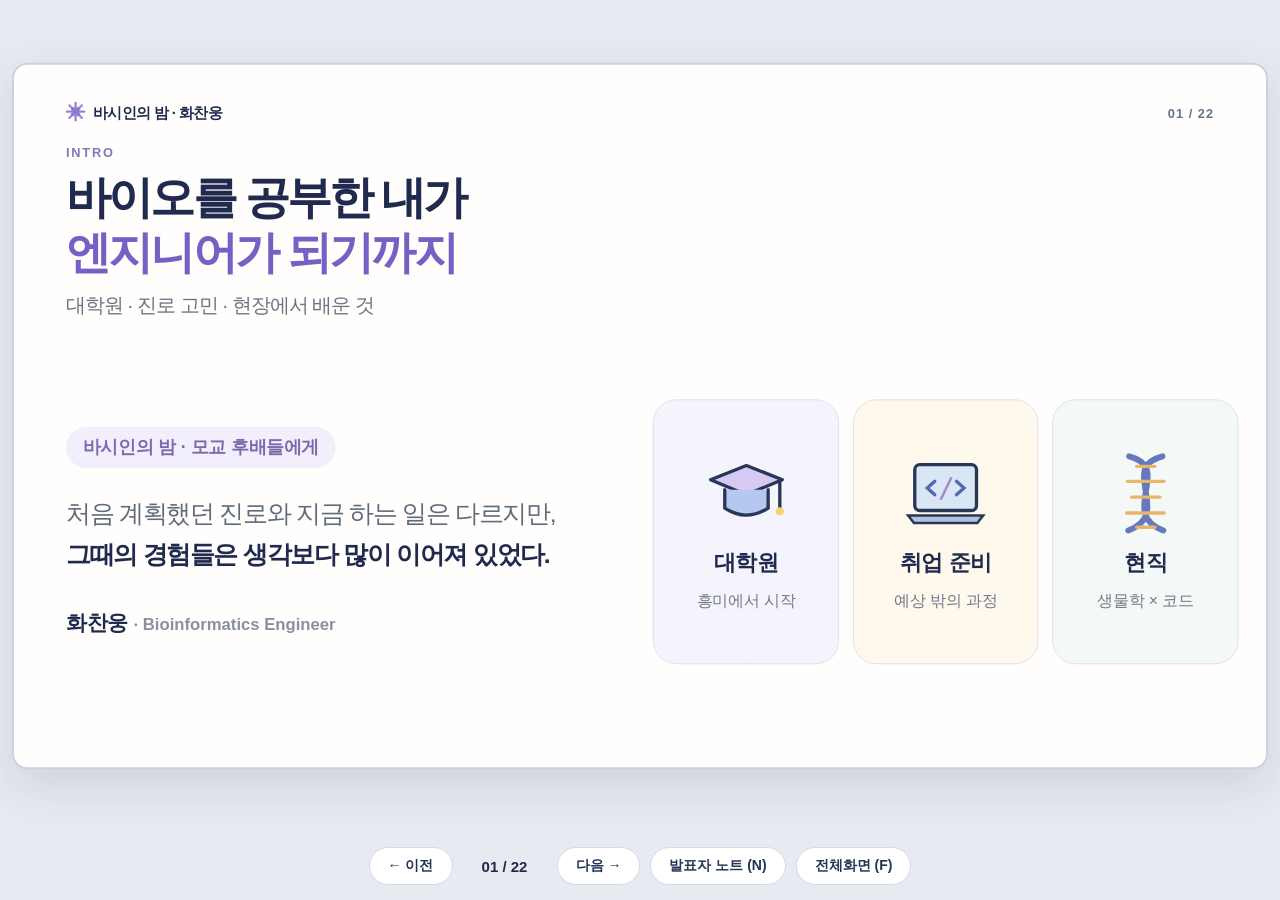
==== basi-night/index.html @ 447fb853 "Publish alumni lecture at permanent basi-night URL" ====
<!doctype html><html lang="ko"><head><meta charset="utf-8"><meta name="viewport" content="width=device-width,initial-scale=1"><meta name="theme-color" content="#202a4e"><meta name="description" content="바시인의 밤 — 화찬웅의 대학원·취업·바이오인포매틱스 경력 이야기"><title>바시인의 밤 | 전공에서 진로로 이어지는 이야기 · v7</title><style>*{box-sizing:border-box}html,body{width:100%;height:100%;margin:0;background:#e8eaf1;color:#202a4e;font-family:-apple-system,BlinkMacSystemFont,'Pretendard','Apple SD Gothic Neo','Noto Sans KR',sans-serif;overflow:hidden}
:root{--navy:#202a4e;--purple:#7867bf;--cream:#fffefc;--muted:#737a8a;--line:#e0e2eb;--card:#f6f5fd;--yellow:#ffe49b}
#stage-outer{height:calc(100dvh - 68px);width:100%;position:relative;overflow:hidden}
#stage{position:absolute;left:50%;top:50%;width:1280px;height:720px;transform-origin:center;transform:translate(-50%,-50%) scale(var(--scale,1));border:2px solid #cbd1dd;border-radius:16px;overflow:hidden;box-shadow:0 16px 45px #24315022;background:var(--cream)}
.slide{position:absolute;inset:0;background:var(--cream);padding:37px 53px;display:none;flex-direction:column;gap:0}.slide.active{display:flex}
.slide:before{position:absolute;z-index:0;content:'';pointer-events:none;inset:0;background:radial-gradient(#dedad1 .5px,transparent .5px) 0 0/23px 23px;opacity:.19}
.slide>*{position:relative;z-index:1}
.meta{display:flex;align-items:center;justify-content:space-between;flex:0 0 24px;font-weight:800;font-size:15px;letter-spacing:-.03em}.meta .right{color:#66718b;font-size:13px;letter-spacing:.08em}.meta .logo{display:inline-flex;gap:8px;align-items:center}.meta .logo:before{content:'✳';color:#8c7bce;font-size:20px}
.head{padding-top:26px;flex:0 0 auto}.head .section{font-size:13px;letter-spacing:.14em;font-weight:900;color:#8477b5}.head h1{font-size:48px;letter-spacing:-.064em;font-weight:900;line-height:1.22;margin:10px 0 11px;word-break:keep-all}.head h1 em{color:#7660c4;font-style:normal}.head h1 .highlight{background:linear-gradient(transparent 65%,#ffdd7e 65%,#ffdd7e 91%,transparent 91%)}.head .sub{font-size:20px;letter-spacing:-.035em;color:#6d7384;line-height:1.5;margin:0;word-break:keep-all}
.body{flex:1;min-height:0;display:flex;flex-direction:column;justify-content:center;margin-top:12px}
.tile{min-width:0;background:#f5f5fc;border:1.6px solid #dedfea;border-radius:22px;padding:18px 19px;display:flex;flex-direction:column;align-items:center;justify-content:center;text-align:center;gap:9px;overflow:hidden;min-height:0}
.tile:nth-child(2n){background:#f8f7fd}.tile:nth-child(3n){background:#f7faf9}.tile:nth-child(4n){background:#fff9ee}
.tile-art{height:105px;display:flex;justify-content:center;align-items:center;width:100%;flex:0 0 auto}.doodle{height:80px;width:80px;display:block;overflow:visible;flex:0 0 auto}.tile-art .doodle{height:94px;width:94px}.tile strong{font-size:22px;line-height:1.3;letter-spacing:-.045em;word-break:keep-all}.tile p{font-size:16px;color:#6f7587;line-height:1.45;font-weight:540;letter-spacing:-.035em;margin:0;word-break:keep-all}
.tiles{width:100%;display:grid;gap:15px;flex:1;min-height:0}.tiles.four{grid-template-columns:repeat(4,minmax(0,1fr))}.tiles.three{grid-template-columns:repeat(3,minmax(0,1fr))}
.hero-grid{display:grid;grid-template-columns:55% 45%;height:100%;align-items:center}.hero-info{font-size:23px;line-height:1.62;letter-spacing:-.04em;color:#686f80}.hero-info b{font-weight:800;color:#313b57}.hero-tag{background:#f3eefc;border-radius:999px;padding:9px 17px;color:#7a6bac;font-size:18px;font-weight:850;width:max-content}.hero-name{font-size:21px;font-weight:900;color:#202a4e;margin-top:35px}.hero-name span{font-size:17px;font-weight:580;color:#8a90a0}.hero-doodles{height:100%;position:relative;display:flex;align-items:center;justify-content:center}.hero-person{width:300px;height:260px;object-fit:contain;image-rendering:auto;mix-blend-mode:multiply;position:relative;z-index:2}.floating{position:absolute;border-radius:18px;background:#f4f2fc;padding:8px;border:1px solid #e1def0}.floating .doodle{width:57px;height:57px}.f1{right:20px;top:40px}.f2{left:25px;bottom:45px}.f3{right:12px;bottom:55px}
.process-flow,.interview-flow,.evidence-flow,.flow-cards,.research-grid,.closing-cards{display:grid;grid-template-columns:repeat(3,minmax(0,1fr));gap:14px;flex:1;min-height:0}.flow-cards{grid-template-columns:repeat(4,minmax(0,1fr))}.flow-cards .tile{padding:13px}.flow-cards .tile strong{font-size:20px}.flow-cards .tile p{font-size:15px}.process-flow{display:flex;align-items:stretch}.process-flow .tile{flex:1}.process-flow>.doodle{width:33px;height:33px;align-self:center}.speech-mark{font-size:23px;text-align:center;font-weight:850;letter-spacing:-.045em;margin-top:14px;padding:11px 18px;background:#fff0bb;border-radius:15px;color:#4b4660}.speech-mark.subtle{font-size:21px;background:#f5f1ff;color:#635787}
.feature{display:grid;grid-template-columns:41% 1fr;gap:27px;height:100%;min-height:0}.portrait{position:relative;display:flex;align-items:center;justify-content:center;border:1.6px solid #e2e4ed;background:#f7f7fb;border-radius:23px;overflow:hidden}.portrait-bg{position:absolute;width:70%;aspect-ratio:1;border-radius:100%;background:#ebe9f5}.portrait-img{position:relative;width:86%;max-height:90%;object-fit:contain;mix-blend-mode:multiply;image-rendering:auto}.feature-list{display:flex;flex-direction:column;gap:12px;min-height:0}.point{flex:1;min-height:0;display:flex;align-items:center;gap:16px;padding:12px 18px;border:1.6px solid #e3e2ee;border-radius:18px;background:#f8f7fc}.point:nth-child(2){background:#fff9ee}.point .doodle{height:73px;width:73px}.point strong{font-size:22px;letter-spacing:-.045em}.point p{font-size:16px;color:#74798a;margin:6px 0 0;line-height:1.35}.takeaway{text-align:center;background:#fff0bf;padding:9px 15px;border-radius:12px;font-size:19px;font-weight:850;margin-top:8px}
.debug-grid{display:grid;grid-template-columns:36% 1fr;gap:22px;flex:1;min-height:0}.debug-person{position:relative;border-radius:20px;background:#f5f4fb;display:flex;align-items:center;justify-content:center;overflow:hidden}.debug-portrait{width:88%;height:85%;object-fit:contain;mix-blend-mode:multiply}.comic-bubble{position:absolute;top:8%;right:7%;border-radius:16px;padding:12px;background:white;border:1px solid #d9d9e3;font-weight:800;color:#665781}.debug-console{background:#242d47;color:white;border-radius:21px;padding:24px;display:flex;flex-direction:column;justify-content:space-between}.console-top{color:#edbe93;letter-spacing:9px;font-size:18px}.console-top span{float:right;font:14px ui-monospace,monospace;color:#b9c2d9;letter-spacing:0}.debug-console code{font:19px/1.8 ui-monospace,Consolas,monospace}.debug-console code em{font-style:normal;color:#ffacb1}.debug-console code b{color:#f3c686}.mini-steps{display:flex;align-items:center;justify-content:center;gap:10px;font-size:17px;font-weight:750;background:#313d5c;border-radius:12px;padding:10px}.mini-steps .doodle{width:31px;height:31px}
.reference-note{font-size:12px;color:#9399a7;text-align:right;margin-top:8px}
.roadmap,.after-grid{height:100%;display:grid;grid-template-columns:repeat(3,1fr);gap:15px}.moment{border:1.6px solid #e0dfec;border-radius:22px;background:#f7f6fb;padding:19px;display:flex;flex-direction:column;justify-content:center;align-items:center;text-align:center;gap:12px;min-width:0}.moment-img{height:107px;display:flex;align-items:center;justify-content:center}.moment h3{font-size:22px;margin:0}.moment p{font-size:17px;color:#737a8e;line-height:1.45;word-break:keep-all;margin:0}.moment .doodle{width:100px;height:100px}
.career-grid{display:grid;grid-template-columns:40% 1fr;gap:20px;height:100%}.company-plate,.study-plate{border:1.6px solid #dfe0ed;background:#f5f6fc;border-radius:22px;display:flex;flex-direction:column;align-items:center;justify-content:center;gap:12px;position:relative;overflow:hidden}.company-name{font-size:57px;font-weight:950;letter-spacing:-.07em}.company-plate span{font-size:18px;color:#7b8495}.company-icons{display:flex;gap:24px;margin-top:12px}.company-icons .doodle{height:56px;width:56px}.career-points{display:flex;flex-direction:column;gap:10px}.career-points .tile{flex:1;display:grid;grid-template-columns:90px 1fr;grid-template-rows:auto auto;text-align:left;column-gap:9px;justify-content:start;padding:9px 15px}.career-points .tile-art{grid-row:span 2;height:74px}.career-points .tile-art .doodle{width:70px;height:70px}.career-points .tile strong{font-size:20px;align-self:end}.career-points .tile p{font-size:15px;align-self:start}.coder-picture{width:83%;height:200px;object-fit:contain;mix-blend-mode:multiply}.d14{position:absolute;top:15px;left:22px;font-size:33px;font-weight:900;color:#8e72bc}.study-plate p{font-size:19px;font-weight:800;margin:0}
.whiteout-scene{height:100%;display:grid;grid-template-columns:38% 1fr;gap:20px}.whiteout-art{background:#f5f3fc;border-radius:24px;border:1.6px solid #dfe0ea;display:flex;align-items:center;justify-content:center}.whiteout-image{width:95%;height:90%;object-fit:contain}.whiteout-points,.after-notes{display:flex;flex-direction:column;gap:10px}.whiteout-points .tile,.after-notes .tile{flex:1;display:grid;grid-template-columns:78px 1fr;grid-template-rows:auto auto;text-align:left;padding:10px 15px;gap:3px 10px}.whiteout-points .tile-art,.after-notes .tile-art{height:74px;grid-row:span 2}.whiteout-points .tile-art .doodle,.after-notes .tile-art .doodle{height:66px;width:66px}.whiteout-points .tile strong,.after-notes .tile strong{font-size:20px;align-self:end}.whiteout-points .tile p,.after-notes .tile p{font-size:15px;align-self:start}
.after-grid{grid-template-columns:38% 1fr}.night-art{background:#f5f3fc;border-radius:22px;border:1.6px solid #dde0ea;overflow:hidden;display:flex;align-items:center;justify-content:center}.night-photo{width:90%;object-fit:contain;height:80%;mix-blend-mode:multiply}
.success-grid{height:100%;display:grid;grid-template-columns:59% 1fr;gap:23px}.mail-big{border:1.7px solid #d5e5da;background:#f4faf5;border-radius:24px;display:flex;flex-direction:column;align-items:center;justify-content:center;gap:7px;transform:rotate(-1.5deg)}.mail-top{color:#7d9385;font-size:16px;font-weight:850}.mail-big .doodle{width:112px;height:112px}.mail-big strong{font-size:33px;text-align:center;line-height:1.3;color:#267251}.mail-big small{font-size:13px;color:#8e9d92}.success-mini{display:flex;flex-direction:column;gap:14px}.success-mini .tile{flex:1}.success-mini .tile-art{height:73px}.success-mini .tile-art .doodle{height:69px;width:69px}
.closing-cards{flex:1}.closing-line{position:relative;margin-top:16px;text-align:center;padding:13px 16px;background:#ffe7a5;border-radius:15px;font-weight:900;font-size:26px;color:#33416a;line-height:1.2}
#controls{height:68px;display:flex;gap:10px;justify-content:center;align-items:center;background:#e8eaf1}#controls button{border:1px solid #d5d9e7;border-radius:999px;background:white;color:#253455;padding:9px 18px;font-size:14px;font-weight:850;cursor:pointer}#controls button:hover{background:#faf8ff;border-color:#b9aedc}#counter{min-width:84px;font-weight:900;font-size:15px;text-align:center}#notes-panel{position:fixed;right:18px;bottom:77px;width:min(510px,calc(100vw - 36px));padding:23px 25px;background:#202c48;color:white;border-radius:20px;z-index:25;display:none;box-shadow:0 15px 60px #1a223c66}#notes-panel.open{display:block}#notes-panel h2{font-size:18px;margin:0 0 12px}#notes-panel p{font-size:14px;line-height:1.8;margin:0;white-space:pre-line;max-height:50vh;overflow:auto}
.icon-library{pointer-events:none}.art-photo{height:98px;max-width:97%;object-fit:contain;mix-blend-mode:multiply}
@media(max-width:720px){#controls{gap:3px}#controls button{padding:9px 10px;font-size:12px}#counter{min-width:60px;font-size:12px}}

/* v6 rebuild: consistent icon-first story cards, preserve original slide aesthetics */
.hero-rebuilt{display:grid;grid-template-columns:49% 51%;align-items:center;gap:25px;height:100%}.hero-text p{font-size:25px;color:#606b7b;line-height:1.68;letter-spacing:-.038em}.hero-text b{color:var(--navy)}.hero-art-board{display:grid;grid-template-columns:repeat(3,1fr);gap:14px}.hero-mini{min-height:270px;border-radius:24px;border:1.6px solid #e1e0ea;background:#f5f4fc;display:flex;flex-direction:column;align-items:center;justify-content:center;gap:14px}.hero-mini:nth-child(2){background:#fff8ed}.hero-mini:nth-child(3){background:#f4f9f7}.hero-mini .doodle{width:85px;height:85px}.hero-mini strong{font-size:22px}.hero-mini small{font-size:16px;color:#73798b}
.debug-rebuilt{display:grid;grid-template-columns:55% 1fr;gap:24px;height:100%;align-items:center}.console-portrait{font:21px/1.9 ui-monospace,Consolas,monospace;background:#25304e;color:#e8eeff;border-radius:22px;padding:32px;box-shadow:9px 12px 0 #e6e7ef}.console-portrait .console-top{font-size:15px;color:#f4c577;margin-bottom:18px}.console-portrait .console-top span{color:#aebcdd;margin-left:20px}.console-portrait .code-line.error{color:#ef9da6}.console-portrait .code-line.muted{color:#b6c2d3;font-size:17px;margin-top:17px}.debug-process{display:grid;gap:12px}.mini-step{display:flex;align-items:center;gap:15px;padding:15px 20px;background:#f5f5fc;border:1.5px solid #dfe0ee;border-radius:18px;min-height:98px}.mini-step .doodle{width:61px;height:61px}.mini-step b{font-size:22px;white-space:nowrap}.mini-step small{font-size:16px;color:#6b7484}.mini-step:has(small){flex-wrap:wrap}.mini-step small{margin-left:76px;margin-top:-17px}
.prep-rebuilt{display:grid;grid-template-columns:35% 1fr 1fr;gap:17px;height:100%;align-items:stretch}.prep-count{background:#fff2c5;border:1.5px solid #ebd89b;border-radius:22px;display:flex;flex-direction:column;align-items:center;justify-content:center;gap:12px}.prep-count b{font-size:64px;letter-spacing:-.07em}.prep-count small{font-size:20px;font-weight:780}.prep-count .doodle{width:88px;height:88px}.prep-rebuilt .tile{height:100%}
.interview-rebuilt{display:grid;grid-template-columns:53% 1fr;align-items:center;gap:20px;height:100%}.interview-moment{border:1.5px solid #dcddeb;background:#faf9ff;border-radius:23px;padding:25px;display:flex;flex-direction:column;align-items:center;justify-content:center;gap:13px;height:100%}.interview-code{padding:18px 22px;background:#222a43;border-radius:13px;font:28px ui-monospace,Consolas,monospace;color:white;white-space:nowrap}.interview-code b{color:#ffcd80}.interview-moment p{font-size:23px;font-weight:850}.interview-moment .mini-step{width:100%;min-height:100px}.interview-visual{position:relative;display:flex;flex-direction:column;align-items:center;justify-content:center;border-radius:22px;background:#f6f3fb;height:100%;overflow:hidden;border:1px solid #deddeb}.interview-visual img{width:min(88%,380px);height:340px;object-fit:contain}.image-caption{position:absolute;bottom:12px;font-size:17px;font-weight:800;color:#676f88}
.result-rebuilt{display:grid;grid-template-columns:36% 1fr;gap:25px;align-items:center;height:100%}.result-side{display:flex;flex-direction:column;gap:20px}.result-side .mini-step{min-height:132px}.result-mail{height:95%;border:2px solid #d5e5da;border-radius:24px;background:#f6fcf7;display:flex;align-items:center;justify-content:center;flex-direction:column;gap:15px}.result-mail .doodle{width:116px;height:116px}.result-mail span{color:#778d82;font-size:19px;font-weight:800}.result-mail strong{font-size:43px;text-align:center;line-height:1.35;color:#247456}.result-mail small{font-size:14px;color:#8b9691}
.bridge-rebuilt{display:grid;gap:13px;height:100%;align-content:center}.bridge-title{display:grid;grid-template-columns:1fr 1fr;margin-left:100px;text-align:center;font-size:18px;color:#797f9c;font-weight:900;letter-spacing:.04em}.bridge-row{min-height:98px;display:grid;grid-template-columns:70px 1fr 58px 1fr;align-items:center;gap:15px;border:1.5px solid #e1e0ee;border-radius:19px;padding:10px 18px;background:#f7f6fd}.bridge-row:nth-child(odd){background:#fbfafd}.bridge-row .doodle{width:58px;height:58px}.bridge-row b{font-size:21px}.bridge-row span{font-size:30px;text-align:center;color:#9679bc}.bridge-row strong{font-size:21px;color:#465b8d}
.compare-rebuilt{display:grid;grid-template-columns:1fr 65px 1fr;align-items:center;gap:18px;height:100%}.compare-box{min-height:325px;background:#f5f5fd;border:1.5px solid #dfdfe9;border-radius:23px;padding:28px;display:flex;align-items:center;justify-content:center;flex-direction:column;gap:20px;text-align:center}.compare-box.right{background:#f6faf7}.compare-head{display:flex;gap:14px;align-items:center}.compare-head .doodle{height:70px;width:70px}.compare-head b{font-size:27px}.compare-box p{font-size:24px;line-height:1.55;font-weight:750}.compare-box span{background:#e8e5f4;border-radius:999px;padding:10px 20px;font-size:18px;font-weight:850}.compare-box.right span{background:#deeee3}.compare-arrow{font-size:46px;text-align:center;color:#9586b5;font-weight:900}
.speech-mark{font-size:22px}.tiles .tile strong{word-break:keep-all}.tiles .tile p{word-break:keep-all}.slide .body .closing-line{margin-top:18px}

/* v7: audience questions, accessible career paths, preserve original 1280x720 canvas */
.preq{display:inline-block;vertical-align:middle;letter-spacing:0;font-size:12px;font-weight:800;color:#7665b0;background:#f3f0fb;padding:4px 11px;border-radius:999px;margin-left:16px}
.slide .head{padding-top:21px}
.slide .head h1{font-size:46px}
.bridge-foot{padding:12px 18px;border-radius:13px;background:#fff0be;font-size:19px;font-weight:800;line-height:1.4;letter-spacing:-.035em;text-align:center}
.success-strip{background:#e9f5eb;color:#2c7053!important;font-size:21px;padding:10px 16px;margin-top:9px}
.broad-strip{margin-top:13px;font-size:19px}
.slide .body:has(.bridge-rebuilt){margin-top:0}
.slide .body:has(.compare-rebuilt){gap:0}
.slide .body:has(.compare-rebuilt) .compare-rebuilt{min-height:0;flex:1}
.slide .body:has(.compare-rebuilt) .compare-box{height:100%}
.slide .body:has(.interview-rebuilt){gap:0}
.slide .body:has(.interview-rebuilt) .interview-rebuilt{min-height:0;flex:1}
.slide .body:has(.interview-rebuilt) .interview-moment{padding:16px;gap:6px}
.slide .body:has(.interview-rebuilt) .interview-visual img{height:270px}
.slide .body:has(.interview-rebuilt) .mini-step{min-height:70px}
.slide .body:has(.interview-rebuilt) .interview-moment p{font-size:21px;margin:6px 0}
.slide[data-page="10"] .body .speech-mark,
.slide[data-page="15"] .body .speech-mark,
.slide[data-page="16"] .body .speech-mark,
.slide[data-page="20"] .body .speech-mark,
.slide[data-page="21"] .body .speech-mark{font-size:19px;line-height:1.35;padding:10px 14px}
.slide .tile p{word-break:keep-all}
.slide[data-page="21"] .tile strong{font-size:20px}
.slide[data-page="21"] .tile p{font-size:15px}
.slide[data-page="2"] .tile strong{font-size:20px}
.slide[data-page="2"] .tile p{font-size:15px}

/* v9 actual-undergraduate-assignment panels; preserve v8 card design */
.ug-case{display:grid;grid-template-columns:32% 1fr;gap:17px;height:100%;min-height:0;align-items:stretch}
.ug-case-steps{display:flex;flex-direction:column;gap:13px;min-height:0}
.ug-mini{flex:1;display:grid;grid-template-columns:72px 1fr;gap:10px;align-items:center;background:#f5f4fc;border:1px solid #dedde9;border-radius:20px;padding:15px 12px;min-height:0}
.ug-mini:nth-child(2){background:#f7faf9}.ug-mini:nth-child(3){background:#fff9ef}
.ug-mini .doodle{width:66px;height:66px}.ug-mini strong{display:block;font-size:23px;line-height:1.1;letter-spacing:-.04em}.ug-mini small{display:block;font-size:15px;color:#737a90;margin-top:9px;word-break:keep-all;line-height:1.32}
.ug-code-wrap{display:flex;flex-direction:column;background:#252f49;color:#e8eefb;border-radius:20px;overflow:hidden;border:1px solid #394665;min-height:0}
.ug-code-title{height:47px;flex:0 0 47px;background:#33405f;padding:0 19px;display:flex;gap:12px;align-items:center;color:#e9eaf8;font:15px ui-monospace,Menlo,Consolas,monospace}.ug-code-title b{font-size:15px;font-weight:680}.ug-code-title>span:last-child{margin-left:auto;color:#bdc8df;font-size:13px}.ug-code-dots{color:#e9b57c;letter-spacing:3px}
.ug-code{margin:0;flex:1;min-height:0;padding:14px 24px;white-space:pre-wrap;line-height:1.67;font:19px/1.67 ui-monospace,Menlo,Consolas,monospace;color:#f6f3f9;letter-spacing:-.015em}.ug-code .cm{color:#a8b9d3}.ug-code .fn{color:#8ad2db}.ug-code .str{color:#ffcb89}
.ug-source{display:block;flex:0 0 auto;border-top:1px solid #50607b;padding:12px 22px;color:#e1dafc;text-decoration:none;font-size:15px;font-weight:790;background:#313b56}.ug-source:hover{text-decoration:underline}
.ug-revision{display:grid;grid-template-columns:repeat(4,minmax(0,1fr));gap:14px;flex:1;min-height:0}.ug-card{background:#f5f4fc;border:1.5px solid #dfe0ed;border-radius:19px;min-width:0;display:flex;flex-direction:column;align-items:center;justify-content:center;gap:12px;padding:20px 15px;text-align:center}.ug-card:nth-child(2){background:#f6f9fc}.ug-card:nth-child(3){background:#fff9f0}.ug-card:nth-child(4){background:#f5faf5}.ug-card .doodle{height:81px;width:81px}.ug-card strong{font-size:22px;line-height:1.25;word-break:keep-all}.ug-card p{font-size:16px;line-height:1.43;margin:0;color:#70778a;word-break:keep-all}
.ug-footnote{margin-top:12px;border-radius:12px;background:#fff1c7;padding:12px 17px;font-size:18px;line-height:1.35;letter-spacing:-.025em;font-weight:650}.ug-footnote b{color:#7761ae}.ug-footnote span{font-size:14px;color:#9d8b63}
.slide[data-page="4"] .head h1{font-size:43px}.slide[data-page="5"] .head h1{font-size:44px}
.slide[data-page="4"] .body,.slide[data-page="5"] .body{margin-top:3px}
</style></head><body><svg class="icon-library" width="0" height="0" aria-hidden="true" style="position:absolute;overflow:hidden"><defs>
<symbol id="ico-cap" viewBox="0 0 100 100"><path d="M7 34 50 17 93 34 50 52Z" fill="#D6C9F3" stroke="#283755" stroke-width="4" stroke-linejoin="round"/><path d="M24 46v22q26 17 52 0V46" fill="#B5C8EF" stroke="#283755" stroke-width="4" stroke-linecap="round"/><path d="M90 35v34" stroke="#283755" stroke-width="4"/><circle cx="90" cy="72" r="5" fill="#F6D275"/></symbol>
<symbol id="ico-teacher" viewBox="0 0 100 100"><rect x="8" y="12" width="84" height="57" rx="6" fill="#D5E7DE" stroke="#283755" stroke-width="4"/><path d="M25 30h52M25 40h32" stroke="#7AA5A0" stroke-width="4" stroke-linecap="round"/><circle cx="50" cy="47" r="11" fill="#F0C49E" stroke="#283755" stroke-width="3"/><path d="M28 84q22-29 44 0" fill="#7B8CAC" stroke="#283755" stroke-width="3"/></symbol>
<symbol id="ico-uniform" viewBox="0 0 100 100"><path d="M12 34 49 20 88 34 80 52 20 52Z" fill="#758765" stroke="#283755" stroke-width="4"/><path d="M33 53v29h33V53" fill="#8DA078" stroke="#283755" stroke-width="4"/><circle cx="50" cy="65" r="7" fill="#F2D18A"/></symbol>
<symbol id="ico-dna" viewBox="0 0 100 100"><path d="M30 6C84 20 16 74 71 95M70 6C16 20 84 74 29 95" stroke="#6779BE" stroke-width="7" fill="none" stroke-linecap="round"/><path d="M39 18h22M28 36h44M33 55h34M27 74h45M39 91h22" stroke="#E9B46C" stroke-width="4" stroke-linecap="round"/></symbol>
<symbol id="ico-laptop" viewBox="0 0 100 100"><rect x="13" y="16" width="74" height="55" rx="6" fill="#D9E7F5" stroke="#283755" stroke-width="4"/><path d="m37 36-9 8 9 8m26-16 9 8-9 8" stroke="#5269AB" fill="none" stroke-width="4" stroke-linecap="round"/><path d="M44 58 57 31" stroke="#A787D2" stroke-width="3"/><path d="M5 77h90l-7 9H12Z" fill="#AFC3DF" stroke="#283755" stroke-width="3"/></symbol>
<symbol id="ico-question" viewBox="0 0 100 100"><circle cx="50" cy="50" r="39" fill="#FFF0BF" stroke="#283755" stroke-width="4"/><path d="M34 37q3-15 19-15 18 0 18 15 0 10-17 19v9" fill="none" stroke="#283755" stroke-width="6" stroke-linecap="round"/><circle cx="54" cy="77" r="4" fill="#283755"/></symbol>
<symbol id="ico-search" viewBox="0 0 100 100"><circle cx="42" cy="41" r="25" fill="#D1E5F3" stroke="#283755" stroke-width="5"/><path d="m60 61 27 26" stroke="#283755" stroke-width="8" stroke-linecap="round"/><path d="M30 39q7-12 17-12" stroke="#fff" stroke-width="5" fill="none"/></symbol>
<symbol id="ico-chart" viewBox="0 0 100 100"><path d="M12 89h77" stroke="#283755" stroke-width="4"/><rect x="19" y="57" width="15" height="31" rx="4" fill="#B4C9EE" stroke="#283755" stroke-width="3"/><rect x="44" y="36" width="15" height="52" rx="4" fill="#EED29C" stroke="#283755" stroke-width="3"/><rect x="68" y="19" width="15" height="69" rx="4" fill="#B5DFC6" stroke="#283755" stroke-width="3"/><path d="M17 40 42 22 58 30 83 9" stroke="#8072CA" stroke-width="4" fill="none" stroke-linecap="round"/></symbol>
<symbol id="ico-calendar" viewBox="0 0 100 100"><rect x="14" y="18" width="72" height="68" rx="7" fill="#F6F5FC" stroke="#283755" stroke-width="4"/><path d="M14 38h72M33 9v19M67 9v19" stroke="#283755" stroke-width="5" stroke-linecap="round"/><rect x="28" y="49" width="13" height="12" rx="2" fill="#D8C7F4"/><rect x="49" y="49" width="13" height="12" rx="2" fill="#EFCB7E"/><rect x="28" y="68" width="13" height="9" rx="2" fill="#B3DDCE"/></symbol>
<symbol id="ico-clock" viewBox="0 0 100 100"><circle cx="50" cy="52" r="38" fill="#D8E9F4" stroke="#283755" stroke-width="4"/><path d="M50 26v25l18 13" stroke="#283755" stroke-width="5" fill="none" stroke-linecap="round"/><path d="M42 8h16" stroke="#283755" stroke-width="4"/></symbol>
<symbol id="ico-book" viewBox="0 0 100 100"><path d="M50 28q-23-15-43-8v57q21-6 43 9 21-15 43-9V20q-22-7-43 8" fill="#D1E5F1" stroke="#283755" stroke-width="4"/><path d="M50 28v58" stroke="#283755" stroke-width="3"/><path d="M17 37q12-2 24 5M60 42q12-7 23-5" stroke="#7899C7" stroke-width="3" fill="none"/></symbol>
<symbol id="ico-spark" viewBox="0 0 100 100"><path d="M50 8 60 37 90 49 60 60 50 92 39 60 10 49 39 37Z" fill="#FFDB86" stroke="#283755" stroke-width="4" stroke-linejoin="round"/><circle cx="49" cy="47" r="7" fill="#fff" opacity=".6"/></symbol>
<symbol id="ico-wrench" viewBox="0 0 100 100"><path d="M64 10q24 5 24 30-2 24-29 26L37 89q-11 7-19-2t1-19l23-21Q38 18 64 10l-16 17 8 14 17 5Z" fill="#BFD5ED" stroke="#283755" stroke-width="4" stroke-linejoin="round"/></symbol>
<symbol id="ico-refresh" viewBox="0 0 100 100"><path d="M18 49q4-30 34-33 22-2 33 16" stroke="#5264A3" fill="none" stroke-width="7" stroke-linecap="round"/><path d="m68 33 19 5-2-20" fill="none" stroke="#5264A3" stroke-width="7" stroke-linejoin="round"/><path d="M82 52q-4 29-34 32-23 2-34-17" stroke="#809FCB" fill="none" stroke-width="7" stroke-linecap="round"/><path d="m31 66-19-5 2 20" fill="none" stroke="#809FCB" stroke-width="7" stroke-linejoin="round"/></symbol>
<symbol id="ico-doc" viewBox="0 0 100 100"><path d="M18 8h46l19 19v64H18Z" fill="#F9FAFF" stroke="#283755" stroke-width="4" stroke-linejoin="round"/><path d="M64 8v20h19M29 43h39M29 56h43M29 69h32" stroke="#768BB4" stroke-width="4" stroke-linecap="round"/></symbol>
<symbol id="ico-trophy" viewBox="0 0 100 100"><path d="M30 16h40v28q-2 24-20 25-18-1-20-25Z" fill="#F7D57E" stroke="#283755" stroke-width="4"/><path d="M30 26H14q-2 22 23 26M70 26h16q2 22-23 26" stroke="#283755" fill="none" stroke-width="4"/><path d="M50 69v15M31 86h38" stroke="#283755" stroke-width="7" stroke-linecap="round"/></symbol>
<symbol id="ico-brain" viewBox="0 0 100 100"><path d="M50 20q-17-22-33 0-16 4-11 25-13 14 2 28 0 19 24 15 8 9 18 0 10 9 18 0 24 4 24-15 15-14 2-28 5-21-11-25-16-22-33 0Z" fill="#E0CFF3" stroke="#283755" stroke-width="3"/><path d="M50 19v66M33 29q-16 10 3 23-12 11 1 23M67 29q16 10-3 23 12 11-1 23" stroke="#9485C5" stroke-width="3" fill="none"/></symbol>
<symbol id="ico-door" viewBox="0 0 100 100"><path d="M22 12h56v78H22Z" fill="#DBE7F2" stroke="#283755" stroke-width="4"/><path d="M36 18h31v65H36Z" fill="#F7F4EC" stroke="#283755" stroke-width="3"/><circle cx="59" cy="55" r="4" fill="#E2B86A"/></symbol>
<symbol id="ico-coffee" viewBox="0 0 100 100"><path d="M17 29h54v43q-4 17-27 17T17 72Z" fill="#F2E4D6" stroke="#283755" stroke-width="4"/><path d="M71 36h8q18 1 13 21-5 12-21 9" fill="none" stroke="#283755" stroke-width="4"/><path d="M28 7q-10 11 0 22M47 7q-10 11 0 22" stroke="#B5A69F" stroke-width="4" fill="none"/></symbol>
<symbol id="ico-sign" viewBox="0 0 100 100"><path d="M52 18v76" stroke="#283755" stroke-width="6"/><path d="M14 12h71l-10 18H14l-9-9Z" fill="#EED79A" stroke="#283755" stroke-width="3"/><path d="M16 45h70l9 12-9 10H16L5 55Z" fill="#C8D9EB" stroke="#283755" stroke-width="3"/></symbol>
<symbol id="ico-clinical" viewBox="0 0 100 100"><rect x="21" y="11" width="58" height="82" rx="5" fill="#DBEAF3" stroke="#283755" stroke-width="4"/><path d="M45 23h10v13h13v10H55v13H45V46H32V36h13Z" fill="#A5D6BE" stroke="#283755" stroke-width="2"/><path d="M40 92V69h20v23" stroke="#283755" stroke-width="4"/></symbol>
<symbol id="ico-database" viewBox="0 0 100 100"><ellipse cx="50" cy="17" rx="34" ry="11" fill="#DCE8F7" stroke="#283755" stroke-width="4"/><path d="M16 17v60q3 17 34 17t34-17V17" fill="#BECFEA" stroke="#283755" stroke-width="4"/><path d="M16 37q34 23 68 0M16 57q34 23 68 0M16 76q34 23 68 0" fill="none" stroke="#283755" stroke-width="3"/></symbol>
<symbol id="ico-folder" viewBox="0 0 100 100"><path d="M8 22h33l9 13h42v44H8Z" fill="#F1DC9D" stroke="#283755" stroke-width="4" stroke-linejoin="round"/><path d="M9 46h81" stroke="#CBA85E" stroke-width="3"/></symbol>
<symbol id="ico-speech" viewBox="0 0 100 100"><path d="M9 14h82v54H50L30 87V68H9Z" fill="#E0E3F7" stroke="#283755" stroke-width="4" stroke-linejoin="round"/><path d="M25 34h50M25 46h34" stroke="#7986B7" stroke-width="4" stroke-linecap="round"/></symbol>
<symbol id="ico-tie" viewBox="0 0 100 100"><path d="M37 9h26L56 31 66 79 50 96 34 79l10-48Z" fill="#9A9BC5" stroke="#283755" stroke-width="4"/><path d="M43 28h14" stroke="#283755" stroke-width="3"/></symbol>
<symbol id="ico-walk" viewBox="0 0 100 100"><circle cx="61" cy="16" r="11" fill="#F3C9A8" stroke="#283755" stroke-width="3"/><path d="m58 30-13 24 20 11 11-26" fill="#B3C5E2" stroke="#283755" stroke-width="4"/><path d="M45 51 23 59M61 64 78 91M53 63 33 91" stroke="#283755" stroke-width="6" stroke-linecap="round"/></symbol>
<symbol id="ico-mail" viewBox="0 0 100 100"><rect x="9" y="20" width="82" height="60" rx="6" fill="#DBEBE7" stroke="#283755" stroke-width="4"/><path d="M11 26 50 55 89 26" fill="none" stroke="#283755" stroke-width="4"/><path d="M11 75 37 52M89 75 63 52" fill="none" stroke="#88B49F" stroke-width="3"/></symbol>
<symbol id="ico-check" viewBox="0 0 100 100"><path d="M50 9 82 22v23Q82 76 50 94 18 76 18 45V22Z" fill="#D7ECD8" stroke="#283755" stroke-width="4"/><path d="m30 50 13 13 26-29" fill="none" stroke="#3C987D" stroke-width="7" stroke-linecap="round" stroke-linejoin="round"/></symbol>
<symbol id="ico-patient" viewBox="0 0 100 100"><circle cx="50" cy="30" r="19" fill="#F2CAA9" stroke="#283755" stroke-width="3"/><path d="M14 90q3-37 36-37 34 0 36 37" fill="#ADC9E1" stroke="#283755" stroke-width="4"/><path d="M46 63h8M50 59v9" stroke="#2E6B73" stroke-width="3"/></symbol>
<symbol id="ico-gear" viewBox="0 0 100 100"><path d="m43 7 14 0 4 13 11 5 12-6 10 12-8 11 2 12 10 9-8 14-14-4-10 8-1 13H40l-3-13-11-5-12 6L5 62l8-10-1-12-10-8 8-14 14 3 11-7Z" fill="#D1DAED" stroke="#283755" stroke-width="3"/><circle cx="50" cy="50" r="15" fill="#fff" stroke="#283755" stroke-width="3"/></symbol>
<symbol id="ico-sprout" viewBox="0 0 100 100"><path d="M51 88V40" stroke="#507D56" stroke-width="5"/><path d="M51 43Q17 48 13 17q35-6 38 26M51 54Q88 56 88 18 53 18 51 54" fill="#B3DDB2" stroke="#507D56" stroke-width="4"/><path d="M19 89h63" stroke="#B48F6A" stroke-width="6" stroke-linecap="round"/></symbol>
<symbol id="ico-arrow" viewBox="0 0 100 100"><path d="M9 50h74m-23-22 23 22-23 22" fill="none" stroke="#A5A1C3" stroke-width="8" stroke-linecap="round" stroke-linejoin="round"/></symbol>
</defs></svg><div id="stage-outer"><main id="stage" aria-label="진로 강연 웹 프레젠테이션"><section class="slide active" data-page="1" aria-hidden="false"><div class="meta"><span class="logo">바시인의 밤 · 화찬웅</span><span class="right">01 / 22</span></div><div class="head"><div class="section">INTRO</div><h1>바이오를 공부한 내가<br><em>엔지니어가 되기까지</em></h1><p class="sub">대학원 · 진로 고민 · 현장에서 배운 것</p></div><div class="body"><div class="hero-rebuilt"><div class="hero-text"><div class="hero-tag">바시인의 밤 · 모교 후배들에게</div><p>처음 계획했던 진로와 지금 하는 일은 다르지만,<br><b>그때의 경험들은 생각보다 많이 이어져 있었다.</b></p><div class="hero-name">화찬웅 <span>· Bioinformatics Engineer</span></div></div><div class="hero-art-board"><div class="hero-mini"><svg class="doodle" viewBox="0 0 100 100" aria-hidden="false"><use href="#ico-cap"/></svg><strong>대학원</strong><small>흥미에서 시작</small></div><div class="hero-mini"><svg class="doodle" viewBox="0 0 100 100" aria-hidden="true"><use href="#ico-laptop"/></svg><strong>취업 준비</strong><small>예상 밖의 과정</small></div><div class="hero-mini"><svg class="doodle" viewBox="0 0 100 100" aria-hidden="true"><use href="#ico-dna"/></svg><strong>현직</strong><small>생물학 × 코드</small></div></div></div></div></section><section class="slide" data-page="2" aria-hidden="true"><div class="meta"><span class="logo">바시인의 밤 · 화찬웅</span><span class="right">02 / 22</span></div><div class="head"><div class="section">TODAY’S QUESTIONS</div><h1>한 사람의 이야기로<br><em>여러 진로의 질문을 풀어볼게요.</em></h1><p class="sub">바이오인포매틱스는 하나의 사례. 정답은 여러 개일 수 있습니다.</p></div><div class="body"><div class="flow-cards"><div class="tile"><div class="tile-art"><svg class="doodle" viewBox="0 0 100 100" aria-hidden="true"><use href="#ico-sign"/></svg></div><strong>진로는 어떻게 찾나?</strong><p>관심과 선택의 순간</p></div><div class="tile"><div class="tile-art"><svg class="doodle" viewBox="0 0 100 100" aria-hidden="true"><use href="#ico-cap"/></svg></div><strong>대학원은 꼭 필요할까?</strong><p>학위보다 먼저 직무 탐색</p></div><div class="tile"><div class="tile-art"><svg class="doodle" viewBox="0 0 100 100" aria-hidden="true"><use href="#ico-clinical"/></svg></div><strong>실무는 무엇이 다른가?</strong><p>연구·개발·협업의 현실</p></div><div class="tile"><div class="tile-art"><svg class="doodle" viewBox="0 0 100 100" aria-hidden="true"><use href="#ico-sprout"/></svg></div><strong>지금 뭘 준비할까?</strong><p>어떤 길에도 남는 역량</p></div></div></div></section><section class="slide" data-page="3" aria-hidden="true"><div class="meta"><span class="logo">바시인의 밤 · 화찬웅</span><span class="right">03 / 22</span></div><div class="head"><div class="section">WHY GRAD SCHOOL</div><h1>대학원에 간 이유는<br><em>생각보다 여러 가지였다.</em></h1><p class="sub">처음부터 생물정보학 엔지니어가 목표였던 건 아니었다.</p></div><div class="body"><div class="tiles four"><div class="tile"><div class="tile-art"><svg class="doodle" viewBox="0 0 100 100" aria-hidden="true"><use href="#ico-teacher"/></svg></div><strong>교수의 꿈</strong><p>연구하고 가르치는 사람이 되고 싶었다</p></div><div class="tile"><div class="tile-art"><svg class="doodle" viewBox="0 0 100 100" aria-hidden="true"><use href="#ico-uniform"/></svg></div><strong>전문연구요원</strong><p>현실적으로 병역 문제도 생각했다</p></div><div class="tile"><div class="tile-art"><svg class="doodle" viewBox="0 0 100 100" aria-hidden="true"><use href="#ico-dna"/></svg></div><strong>유전학 수업</strong><p>내용 자체가 정말 재밌었다</p></div><div class="tile"><div class="tile-art"><svg class="doodle" viewBox="0 0 100 100" aria-hidden="true"><use href="#ico-laptop"/></svg></div><strong>생물통계학</strong><p>구글링하고 코딩하는 게 좋았다</p></div></div></div></section><section class="slide" data-page="4" aria-hidden="true"><div class="meta"><span class="logo">바시인의 밤 · 화찬웅</span><span class="right">04 / 22</span></div><div class="head"><div class="section">UNDERGRAD / 2019<span class="preq">사전질문 #5, 11</span></div><h1>생물통계학 과제를 열어보니<br><em>이미 유전질환 데이터를 분석하고 있었다.</em></h1><p class="sub">2019년 실제 R 과제 · DDG2P 유전질환 데이터</p></div><div class="body"><div class="ug-case">
 <div class="ug-case-steps">
   <div class="ug-mini"><svg class="doodle" viewBox="0 0 100 100" aria-hidden="true"><use href="#ico-dna"/></svg><div><strong>DDG2P</strong><small>유전질환·유전자 정보</small></div></div>
   <div class="ug-mini"><svg class="doodle" viewBox="0 0 100 100" aria-hidden="true"><use href="#ico-laptop"/></svg><div><strong>R · tidyverse</strong><small>표현형 데이터 정리·집계</small></div></div>
   <div class="ug-mini"><svg class="doodle" viewBox="0 0 100 100" aria-hidden="true"><use href="#ico-chart"/></svg><div><strong>ggplot2</strong><small>유전 양식과 변이 결과 시각화</small></div></div>
 </div>
 <div class="ug-code-wrap">
   <div class="ug-code-title"><span class="ug-code-dots">● ● ●</span> <b>assignment1_166_hwa.rmd</b><span>2019</span></div>
   <pre class="ug-code"><code><span class="cm"># 실제 과제에서 발췌</span>
ddg2p_tidy &lt;- ddg2p %&gt;%
  <span class="fn">separate_rows</span>(phenotypes,
                sep = <span class="str">';'</span>)

<span class="cm"># 이후: 그룹별 집계와 시각화</span>
p %&gt;% <span class="fn">ggplot</span>(aes(...)) +
  <span class="fn">geom_bar</span>(stat = <span class="str">"identity"</span>)</code></pre>
   <a href="https://github.com/woong4757/bsms222_166_hwa/blob/master/assignment1_166_hwa.rmd" target="_blank" rel="noopener noreferrer" class="ug-source">2019년 GitHub 과제 원본 보기 ↗</a>
 </div></div></div></section><section class="slide" data-page="5" aria-hidden="true"><div class="meta"><span class="logo">바시인의 밤 · 화찬웅</span><span class="right">05 / 22</span></div><div class="head"><div class="section">WHAT WAS FUN?<span class="preq">사전질문 #5, 11</span></div><h1>좋았던 건 코드를 아는 것보다<br><em>스스로 고쳐보는 과정이었다.</em></h1><p class="sub">한 번에 완성한 게 아니라, 실패한 그래프를 바꾸고 다시 확인했다.</p></div><div class="body"><div class="ug-revision">
   <div class="ug-card"><svg class="doodle" viewBox="0 0 100 100" aria-hidden="true"><use href="#ico-question"/></svg><strong>질문 만들기</strong><p>유전 양식에 따라 표현형 데이터가 다를까?</p></div>
   <div class="ug-card"><svg class="doodle" viewBox="0 0 100 100" aria-hidden="true"><use href="#ico-chart"/></svg><strong>분석·시각화</strong><p>R로 집계하고 그래프로 그려보기</p></div>
   <div class="ug-card"><svg class="doodle" viewBox="0 0 100 100" aria-hidden="true"><use href="#ico-wrench"/></svg><strong>문제 발견</strong><p>레이블이 겹치고 범주가 복잡했다</p></div>
   <div class="ug-card"><svg class="doodle" viewBox="0 0 100 100" aria-hidden="true"><use href="#ico-check"/></svg><strong>수정·피드백</strong><p>범주를 묶고 그래프를 손본 뒤 기록하기</p></div>
 </div><div class="ug-footnote">당시 과제의 마지막에는 진짜로 <b>“Self-feedback”</b> 항목까지 남아 있었다. <span>— 2019년 나의 과제에서</span></div></div></section><section class="slide" data-page="6" aria-hidden="true"><div class="meta"><span class="logo">바시인의 밤 · 화찬웅</span><span class="right">06 / 22</span></div><div class="head"><div class="section">GRAD SCHOOL</div><h1>대학원에 들어가니<br><em>이야기가 달라졌다.</em></h1><p class="sub">학부 때와는 다른 종류의 자율성과 책임.</p></div><div class="body"><div class="tiles three"><div class="tile"><div class="tile-art"><svg class="doodle" viewBox="0 0 100 100" aria-hidden="true"><use href="#ico-question"/></svg></div><strong>연구 문제</strong><p>무엇을 연구할지 스스로 고민</p></div><div class="tile"><div class="tile-art"><svg class="doodle" viewBox="0 0 100 100" aria-hidden="true"><use href="#ico-calendar"/></svg></div><strong>일정 관리</strong><p>수업·연구를 함께 진행</p></div><div class="tile"><div class="tile-art"><svg class="doodle" viewBox="0 0 100 100" aria-hidden="true"><use href="#ico-book"/></svg></div><strong>논문 읽기</strong><p>근거와 방법을 찾는 시간</p></div></div></div></section><section class="slide" data-page="7" aria-hidden="true"><div class="meta"><span class="logo">바시인의 밤 · 화찬웅</span><span class="right">07 / 22</span></div><div class="head"><div class="section">DEBUGGING DAYS</div><h1>버그 하나에<br><em>반나절이 날아갔다.</em></h1><p class="sub">그때는 지금처럼 ChatGPT가 없던 시절.</p></div><div class="body"><div class="debug-rebuilt"><div class="console-portrait"><div class="console-top">● ● ● <span>analysis.py</span></div><div class="code-line">$ python analysis.py</div><div class="code-line error">Traceback (most recent call last):</div><div class="code-line">&nbsp;&nbsp;... Exception: 왜 안 되지?</div><div class="code-line muted"># 6시간 후: 다른 에러 발견</div></div><div class="debug-process"><div class="mini-step"><svg class="doodle" viewBox="0 0 100 100" aria-hidden="true"><use href="#ico-search"/></svg><b>검색</b><small>검색 결과 수십 개</small></div><div class="mini-step"><svg class="doodle" viewBox="0 0 100 100" aria-hidden="true"><use href="#ico-wrench"/></svg><b>수정</b><small>하나씩 바꿔보기</small></div><div class="mini-step"><svg class="doodle" viewBox="0 0 100 100" aria-hidden="true"><use href="#ico-refresh"/></svg><b>재실행</b><small>원인을 확인하기</small></div></div></div></div></section><section class="slide" data-page="8" aria-hidden="true"><div class="meta"><span class="logo">바시인의 밤 · 화찬웅</span><span class="right">08 / 22</span></div><div class="head"><div class="section">CONSISTENCY</div><h1>가장 어려웠던 건<br><em>꾸준히 하는 일이었다.</em></h1><p class="sub">연구하고, 수업 듣고, 그런데 놀고도 싶었다.</p></div><div class="body"><div class="tiles three"><div class="tile"><div class="tile-art"><svg class="doodle" viewBox="0 0 100 100" aria-hidden="true"><use href="#ico-clock"/></svg></div><strong>하루는 짧고</strong><p>우선순위를 정해야 했다</p></div><div class="tile"><div class="tile-art"><svg class="doodle" viewBox="0 0 100 100" aria-hidden="true"><use href="#ico-coffee"/></svg></div><strong>쉬고 싶고</strong><p>연구 밖의 삶도 중요했다</p></div><div class="tile"><div class="tile-art"><svg class="doodle" viewBox="0 0 100 100" aria-hidden="true"><use href="#ico-calendar"/></svg></div><strong>꾸준함은 어렵고</strong><p>매일 일정한 속도로 나아가기</p></div></div><div class="speech-mark subtle">연구를 잘하는 것과 지속 가능하게 연구하는 것은 또 다른 문제였다.</div></div></section><section class="slide" data-page="9" aria-hidden="true"><div class="meta"><span class="logo">바시인의 밤 · 화찬웅</span><span class="right">09 / 22</span></div><div class="head"><div class="section">RESEARCH</div><h1>대학원에서는<br><em>이런 연구를 경험했다.</em></h1><p class="sub">single-cell 데이터 분석 · 암 연구 · 연구 방법을 배운 시간</p></div><div class="body"><div class="tiles three"><div class="tile"><div class="tile-art"><svg class="doodle" viewBox="0 0 100 100" aria-hidden="true"><use href="#ico-dna"/></svg></div><strong>유전체·전사체 데이터</strong><p>복잡한 생물학적 데이터를 분석</p></div><div class="tile"><div class="tile-art"><svg class="doodle" viewBox="0 0 100 100" aria-hidden="true"><use href="#ico-chart"/></svg></div><strong>분석과 해석</strong><p>가설과 데이터를 연결하는 과정</p></div><div class="tile"><div class="tile-art"><svg class="doodle" viewBox="0 0 100 100" aria-hidden="true"><use href="#ico-doc"/></svg></div><strong>논문·발표</strong><p>결과를 설명하고 공유하는 경험</p></div></div><div class="speech-mark subtle">데이터를 정리하고 분석·해석한 경험이 지금도 남아 있다.</div></div></section><section class="slide" data-page="10" aria-hidden="true"><div class="meta"><span class="logo">바시인의 밤 · 화찬웅</span><span class="right">10 / 22</span></div><div class="head"><div class="section">TURNING POINT</div><h1>그리고 결국,<br><em>방향을 바꾸게 됐다.</em></h1><p class="sub">박사과정을 중단하고 잠시 쉬면서 다음 길을 고민했다.</p></div><div class="body"><div class="tiles three"><div class="tile"><div class="tile-art"><svg class="doodle" viewBox="0 0 100 100" aria-hidden="true"><use href="#ico-sign"/></svg></div><strong>방향 전환</strong><p>여러 개인적인 어려움이 있었다</p></div><div class="tile"><div class="tile-art"><svg class="doodle" viewBox="0 0 100 100" aria-hidden="true"><use href="#ico-coffee"/></svg></div><strong>잠시 쉬기</strong><p>한동안 나를 돌아볼 시간</p></div><div class="tile"><div class="tile-art"><svg class="doodle" viewBox="0 0 100 100" aria-hidden="true"><use href="#ico-door"/></svg></div><strong>다음 가능성</strong><p>전공을 살리는 일을 찾아보기</p></div></div></div></section><section class="slide" data-page="11" aria-hidden="true"><div class="meta"><span class="logo">바시인의 밤 · 화찬웅</span><span class="right">11 / 22</span></div><div class="head"><div class="section">GRAD SCHOOL OR WORK?<span class="preq">사전질문 #10</span></div><h1>대학원 진학은<br><em>모든 사람에게 필수일까?</em></h1><p class="sub">무엇을 더 배우고 싶은지, 어떤 일을 하고 싶은지가 기준입니다.</p></div><div class="body"><div class="tiles three"><div class="tile"><div class="tile-art"><svg class="doodle" viewBox="0 0 100 100" aria-hidden="true"><use href="#ico-book"/></svg></div><strong>연구를 깊게 하고 싶다면</strong><p>석·박사에서 연구 질문과 방법을 익히기</p></div><div class="tile"><div class="tile-art"><svg class="doodle" viewBox="0 0 100 100" aria-hidden="true"><use href="#ico-clinical"/></svg></div><strong>현장을 먼저 경험하고 싶다면</strong><p>학사 지원 가능한 직무부터 확인하기</p></div><div class="tile"><div class="tile-art"><svg class="doodle" viewBox="0 0 100 100" aria-hidden="true"><use href="#ico-search"/></svg></div><strong>결정하기 전에</strong><p>채용공고·연구실·현직자에게 직접 확인하기</p></div></div><div class="speech-mark subtle">학위의 가치도, 필요한 수준도 직무에 따라 다릅니다.</div></div></section><section class="slide" data-page="12" aria-hidden="true"><div class="meta"><span class="logo">바시인의 밤 · 화찬웅</span><span class="right">12 / 22</span></div><div class="head"><div class="section">POSSIBLE PATHS<span class="preq">사전질문 #5, 7</span></div><h1>같은 생명과학 전공에서<br><em>서로 다른 길로 나아갑니다.</em></h1><p class="sub">연구·개발·진단·서비스. 해결하는 문제도, 일하는 방식도 다릅니다.</p></div><div class="body"><div class="flow-cards"><div class="tile"><div class="tile-art"><svg class="doodle" viewBox="0 0 100 100" aria-hidden="true"><use href="#ico-clinical"/></svg></div><strong>실험·연구</strong><p>현상을 관찰하고 가설을 검증</p></div><div class="tile"><div class="tile-art"><svg class="doodle" viewBox="0 0 100 100" aria-hidden="true"><use href="#ico-laptop"/></svg></div><strong>데이터·소프트웨어</strong><p>분석과 시스템으로 문제를 해결</p></div><div class="tile"><div class="tile-art"><svg class="doodle" viewBox="0 0 100 100" aria-hidden="true"><use href="#ico-dna"/></svg></div><strong>진단·의료 관련</strong><p>생물학적 근거를 실제 판단에 연결</p></div><div class="tile"><div class="tile-art"><svg class="doodle" viewBox="0 0 100 100" aria-hidden="true"><use href="#ico-gear"/></svg></div><strong>산업·서비스</strong><p>기술을 제품과 현장에 연결</p></div></div></div></section><section class="slide" data-page="13" aria-hidden="true"><div class="meta"><span class="logo">바시인의 밤 · 화찬웅</span><span class="right">13 / 22</span></div><div class="head"><div class="section">BIOLOGY IN PRACTICE<span class="preq">사전질문 #1, #8</span></div><h1>학부에서 배운 생명과학,<br><em>현업에서는 어디에 쓰일까?</em></h1><p class="sub">유전학을 알아야 데이터가 말이 되는지 판단할 수 있습니다.</p></div><div class="body"><div class="flow-cards"><div class="tile"><div class="tile-art"><svg class="doodle" viewBox="0 0 100 100" aria-hidden="true"><use href="#ico-dna"/></svg></div><strong>유전 양식</strong><p>가족 관계와 변이의 연결</p></div><div class="tile"><div class="tile-art"><svg class="doodle" viewBox="0 0 100 100" aria-hidden="true"><use href="#ico-book"/></svg></div><strong>전사체와 유전자</strong><p>어느 전사체·유전자에 영향을 줄까?</p></div><div class="tile"><div class="tile-art"><svg class="doodle" viewBox="0 0 100 100" aria-hidden="true"><use href="#ico-chart"/></svg></div><strong>집단유전학·통계</strong><p>빈도가 높은 변이와 드문 변이</p></div><div class="tile"><div class="tile-art"><svg class="doodle" viewBox="0 0 100 100" aria-hidden="true"><use href="#ico-question"/></svg></div><strong>질환의 생물학</strong><p>이 근거가 임상 맥락에 맞을까?</p></div></div></div></section><section class="slide" data-page="14" aria-hidden="true"><div class="meta"><span class="logo">바시인의 밤 · 화찬웅</span><span class="right">14 / 22</span></div><div class="head"><div class="section">FROM CLASSROOM TO WORK<span class="preq">사전질문 #2, #3</span></div><h1>학교에서 배운 지식과<br><em>실무에서 필요한 역량은?</em></h1><p class="sub">전공지식은 바탕이고, 실무에서는 이를 검증 가능한 결과로 연결합니다.</p></div><div class="body"><div class="bridge-rebuilt"><div class="bridge-title"><span>학교에서 배운 것</span><span>현업에서 요구되는 것</span></div><div class="bridge-row"><svg class="doodle" viewBox="0 0 100 100" aria-hidden="true"><use href="#ico-dna"/></svg><b>유전학·분자생물학</b><span>→</span><strong>데이터 해석의 타당성 판단</strong></div><div class="bridge-row"><svg class="doodle" viewBox="0 0 100 100" aria-hidden="true"><use href="#ico-chart"/></svg><b>통계·생물통계학</b><span>→</span><strong>불확실성·편향·품질 검증</strong></div><div class="bridge-row"><svg class="doodle" viewBox="0 0 100 100" aria-hidden="true"><use href="#ico-book"/></svg><b>논문과 연구 방법</b><span>→</span><strong>근거 추적·재현성·협업</strong></div><div class="bridge-foot">코드·문서화·테스트·소통은 실제 프로젝트에서 더 중요하게 체감했습니다.</div></div></div></section><section class="slide" data-page="15" aria-hidden="true"><div class="meta"><span class="logo">바시인의 밤 · 화찬웅</span><span class="right">15 / 22</span></div><div class="head"><div class="section">WET LAB × COMPUTATION<span class="preq">사전질문 #7</span></div><h1>Wet-lab과 데이터 분석,<br><em>서로 다른 강점을 가진 파트너.</em></h1><p class="sub">한쪽이 다른 쪽보다 낫기보다 질문에 따라 역할이 다릅니다.</p></div><div class="body"><div class="compare-rebuilt"><div class="compare-box"><div class="compare-head"><svg class="doodle" viewBox="0 0 100 100" aria-hidden="true"><use href="#ico-clinical"/></svg><b>Wet-lab 연구</b></div><p>실험을 설계하고<br>생물학적 현상을<br>직접 관찰한다.</p><span>실험의 맥락 · 현상 이해</span></div><div class="compare-arrow">↔</div><div class="compare-box right"><div class="compare-head"><svg class="doodle" viewBox="0 0 100 100" aria-hidden="true"><use href="#ico-chart"/></svg><b>데이터 기반 연구·개발</b></div><p>데이터를 분석하고<br>패턴을 찾아<br>가설을 검토한다.</p><span>규모 · 자동화 · 재현성</span></div></div><div class="speech-mark subtle broad-strip">실험 → 데이터 → 해석 → 다음 질문. 실제 연구는 서로 연결됩니다.</div></div></section><section class="slide" data-page="16" aria-hidden="true"><div class="meta"><span class="logo">바시인의 밤 · 화찬웅</span><span class="right">16 / 22</span></div><div class="head"><div class="section">A DAY AT WORK<span class="preq">사전질문 #6</span></div><h1>엔지니어의 하루는<br><em>프로젝트에 따라 달라집니다.</em></h1><p class="sub">문헌조사·구현·협업의 비중을 하나의 숫자로 답할 수 없는 이유.</p></div><div class="body"><div class="tiles three"><div class="tile"><div class="tile-art"><svg class="doodle" viewBox="0 0 100 100" aria-hidden="true"><use href="#ico-book"/></svg></div><strong>새 변이 해석 파이프라인</strong><p>근거가 필요하면 문헌·가이드라인 조사가 크게 늘어남</p></div><div class="tile"><div class="tile-art"><svg class="doodle" viewBox="0 0 100 100" aria-hidden="true"><use href="#ico-speech"/></svg></div><strong>요구 기능 구현</strong><p>요구사항을 맞추려면 유관팀 협의·협업이 늘어남</p></div><div class="tile"><div class="tile-art"><svg class="doodle" viewBox="0 0 100 100" aria-hidden="true"><use href="#ico-check"/></svg></div><strong>운영·품질 개선</strong><p>오류 재현, 테스트, 결과 검증의 비중이 커짐</p></div></div><div class="speech-mark subtle">코딩은 공통으로 하지만, 무엇에 시간을 쓰는지는 문제의 성격이 결정합니다.</div></div></section><section class="slide" data-page="17" aria-hidden="true"><div class="meta"><span class="logo">바시인의 밤 · 화찬웅</span><span class="right">17 / 22</span></div><div class="head"><div class="section">ONE EXAMPLE: VARIANT INTERPRETATION<span class="preq">사전질문 #8</span></div><h1>희귀질환 진단에서<br><em>변이는 어떻게 해석할까?</em></h1><p class="sub">내 업무를 통해 보는 생명과학·통계·개발의 만남.</p></div><div class="body"><div class="flow-cards"><div class="tile"><div class="tile-art"><svg class="doodle" viewBox="0 0 100 100" aria-hidden="true"><use href="#ico-patient"/></svg></div><strong>환자·증상</strong><p>임상적 질문을 이해하기</p></div><div class="tile"><div class="tile-art"><svg class="doodle" viewBox="0 0 100 100" aria-hidden="true"><use href="#ico-dna"/></svg></div><strong>유전체 데이터</strong><p>후보 변이를 식별하기</p></div><div class="tile"><div class="tile-art"><svg class="doodle" viewBox="0 0 100 100" aria-hidden="true"><use href="#ico-doc"/></svg></div><strong>근거 확인</strong><p>집단 빈도·문헌·가이드라인</p></div><div class="tile"><div class="tile-art"><svg class="doodle" viewBox="0 0 100 100" aria-hidden="true"><use href="#ico-check"/></svg></div><strong>판단 보조</strong><p>규칙·품질 검증 후 전달</p></div></div></div></section><section class="slide" data-page="18" aria-hidden="true"><div class="meta"><span class="logo">바시인의 밤 · 화찬웅</span><span class="right">18 / 22</span></div><div class="head"><div class="section">ONE EXAMPLE: REANALYSIS</div><h1>진단 데이터는 한 번 분석하고<br><em>끝나는 걸까?</em></h1><p class="sub">새로운 정보가 쌓이면 과거 데이터를 다시 살펴봅니다.</p></div><div class="body"><div class="flow-cards"><div class="tile"><div class="tile-art"><svg class="doodle" viewBox="0 0 100 100" aria-hidden="true"><use href="#ico-database"/></svg></div><strong>기존 데이터</strong><p>이미 분석했던 샘플</p></div><div class="tile"><div class="tile-art"><svg class="doodle" viewBox="0 0 100 100" aria-hidden="true"><use href="#ico-refresh"/></svg></div><strong>새 근거 반영</strong><p>문헌·DB·규칙 갱신</p></div><div class="tile"><div class="tile-art"><svg class="doodle" viewBox="0 0 100 100" aria-hidden="true"><use href="#ico-check"/></svg></div><strong>재분석·검증</strong><p>오류·누락·변경점 추적</p></div><div class="tile"><div class="tile-art"><svg class="doodle" viewBox="0 0 100 100" aria-hidden="true"><use href="#ico-clinical"/></svg></div><strong>결과 전달</strong><p>필요한 사람이 활용할 수 있게</p></div></div></div></section><section class="slide" data-page="19" aria-hidden="true"><div class="meta"><span class="logo">바시인의 밤 · 화찬웅</span><span class="right">19 / 22</span></div><div class="head"><div class="section">ONE EXAMPLE: AI-READY DATA</div><h1>대규모 데이터를 AI에 쓰려면<br><em>모델보다 먼저 할 일들.</em></h1><p class="sub">실제로 경험한 것은 “분석 가능한 데이터”를 만드는 설계 문제.</p></div><div class="body"><div class="flow-cards"><div class="tile"><div class="tile-art"><svg class="doodle" viewBox="0 0 100 100" aria-hidden="true"><use href="#ico-database"/></svg></div><strong>수집</strong><p>서로 다른 데이터 원천</p></div><div class="tile"><div class="tile-art"><svg class="doodle" viewBox="0 0 100 100" aria-hidden="true"><use href="#ico-gear"/></svg></div><strong>표준화</strong><p>일관된 규격과 특징 정의</p></div><div class="tile"><div class="tile-art"><svg class="doodle" viewBox="0 0 100 100" aria-hidden="true"><use href="#ico-check"/></svg></div><strong>품질 관리</strong><p>버전·누락·정합성 확인</p></div><div class="tile"><div class="tile-art"><svg class="doodle" viewBox="0 0 100 100" aria-hidden="true"><use href="#ico-chart"/></svg></div><strong>활용</strong><p>학습·서비스에 쓸 수 있게</p></div></div></div></section><section class="slide" data-page="20" aria-hidden="true"><div class="meta"><span class="logo">바시인의 밤 · 화찬웅</span><span class="right">20 / 22</span></div><div class="head"><div class="section">AI CHANGES THE WORK<span class="preq">사전질문 #12</span></div><h1>AI가 코딩을 도와주는 시대,<br><em>사람에게 남는 역할은?</em></h1><p class="sub">내가 현업에서 중요하다고 느낀 네 가지.</p></div><div class="body"><div class="flow-cards"><div class="tile"><div class="tile-art"><svg class="doodle" viewBox="0 0 100 100" aria-hidden="true"><use href="#ico-question"/></svg></div><strong>문제 정의</strong><p>무엇을 해결할지 묻기</p></div><div class="tile"><div class="tile-art"><svg class="doodle" viewBox="0 0 100 100" aria-hidden="true"><use href="#ico-dna"/></svg></div><strong>도메인 이해</strong><p>생물학적으로 말이 되는지</p></div><div class="tile"><div class="tile-art"><svg class="doodle" viewBox="0 0 100 100" aria-hidden="true"><use href="#ico-check"/></svg></div><strong>검증·책임</strong><p>AI 결과를 믿기 전에 확인</p></div><div class="tile"><div class="tile-art"><svg class="doodle" viewBox="0 0 100 100" aria-hidden="true"><use href="#ico-speech"/></svg></div><strong>협업·설명</strong><p>서로 다른 전문가와 조율</p></div></div><div class="speech-mark subtle">코딩은 여전히 기본기. 중요한 건 결과의 타당성을 판단하는 능력.</div></div></section><section class="slide" data-page="21" aria-hidden="true"><div class="meta"><span class="logo">바시인의 밤 · 화찬웅</span><span class="right">21 / 22</span></div><div class="head"><div class="section">WHAT TO DO NOW<span class="preq">사전질문 #3, #4, #9, #11</span></div><h1>학부생이라면,<br><em>지금부터 무엇을 해볼까?</em></h1><p class="sub">진로가 정해지지 않았어도 해볼 수 있는 준비.</p></div><div class="body"><div class="flow-cards"><div class="tile"><div class="tile-art"><svg class="doodle" viewBox="0 0 100 100" aria-hidden="true"><use href="#ico-search"/></svg></div><strong>흥미 확인</strong><p>재밌는 과목 하나 깊게 파보기</p></div><div class="tile"><div class="tile-art"><svg class="doodle" viewBox="0 0 100 100" aria-hidden="true"><use href="#ico-wrench"/></svg></div><strong>작은 프로젝트 완주</strong><p>질문 → 시도 → 결과 공유</p></div><div class="tile"><div class="tile-art"><svg class="doodle" viewBox="0 0 100 100" aria-hidden="true"><use href="#ico-chart"/></svg></div><strong>기초 탄탄히</strong><p>통계·데이터 읽기·기록하기</p></div><div class="tile"><div class="tile-art"><svg class="doodle" viewBox="0 0 100 100" aria-hidden="true"><use href="#ico-sign"/></svg></div><strong>진로에 맞게 확장</strong><p>코딩·실험·ML은 목표별로 선택</p></div></div><div class="speech-mark subtle">머신러닝·딥러닝은 모든 바이오 분야의 공통 필수 과목은 아닙니다.</div></div></section><section class="slide" data-page="22" aria-hidden="true"><div class="meta"><span class="logo">바시인의 밤 · 화찬웅</span><span class="right">22 / 22</span></div><div class="head"><div class="section">CLOSING</div><h1>진로는 처음 생각한 대로만<br><em>흘러가지 않더라.</em></h1><p class="sub">다른 선택을 해도, 경험은 사라지지 않았습니다.</p></div><div class="body"><div class="tiles three"><div class="tile"><div class="tile-art"><svg class="doodle" viewBox="0 0 100 100" aria-hidden="true"><use href="#ico-cap"/></svg></div><strong>학부와 대학원</strong><p>흥미를 발견하고 탐색했다</p></div><div class="tile"><div class="tile-art"><svg class="doodle" viewBox="0 0 100 100" aria-hidden="true"><use href="#ico-sign"/></svg></div><strong>진로 전환</strong><p>다시 선택해야 하는 순간도 있었다</p></div><div class="tile"><div class="tile-art"><svg class="doodle" viewBox="0 0 100 100" aria-hidden="true"><use href="#ico-gear"/></svg></div><strong>지금 하는 일</strong><p>경험들이 다른 형태로 이어졌다</p></div></div><div class="closing-line">여러분만의 방향을 찾길 바랍니다.</div></div></section></main></div><nav id="controls" aria-label="슬라이드 컨트롤"><button id="btnPrev">← 이전</button><span id="counter">01 / 22</span><button id="btnNext">다음 →</button><button id="btnNotes">발표자 노트 (N)</button><button id="btnFull">전체화면 (F)</button></nav><aside id="notes-panel"><h2 id="notesTitle">발표자 노트</h2><p id="notesText"></p></aside><script>window.TALK_NOTES=["권장 42초 | 교수가 되고 싶었던 학부생이 연구를 거쳐 현재는 희귀질환 진단 기업의 생물정보학 엔지니어가 되기까지의 이야기. 완성된 커리어 가이드라기보다 개인적인 선택과 시행착오를 나눈다는 맥락으로 시작.", "권장 72초 | 사전 질문은 생물정보학에만 집중되지 않았습니다. 일부는 연구자로, 일부는 산업계로, 일부는 생물학과 다른 분야를 연결해 가게 될 겁니다. 그래서 오늘은 정답 하나를 제시하기보다 내가 어떻게 흥미를 발견하고 진로를 바꿨는지 들려준 뒤 각자 적용할 기준을 나누려 합니다.", "권장 84초 | 대학원 진학에는 교수의 꿈과 전문연구요원 계획이라는 현실적 동기, 유전학과 생물통계학 수업의 흥미가 함께 작용했다. 재학생들이 진로를 하나의 동기로만 정하지 않아도 된다는 경험.", "권장 90초 | [2019년 실제 학부 과제] 생물통계학 수업에서 본인이 직접 작성한 assignment1_166_hwa.rmd 파일입니다. DDG2P 유전질환 데이터에서 표현형, 유전 양식(allelic requirement), 변이의 기능적 결과(mutation consequence)를 보며 R/tidyverse로 데이터를 정리하고 ggplot2로 시각화했습니다. 실제 파일의 코드 몇 줄을 크게 보여주고, 당시에도 이미 지금 업무와 연결되는 분야의 데이터에 관심을 보였다는 재미있는 우연을 소개하세요. 과제는 학부생 시절 공부 결과물이지 임상적으로 검증된 연구 결과가 아니라는 점은 구분합니다. 원본: https://github.com/woong4757/bsms222_166_hwa/blob/master/assignment1_166_hwa.rmd", "권장 78초 | 과제 본문에는 첫 그래프에서 레이블이 겹치는 문제를 발견하고, 데이터 범주를 재분류하고, geom_text_repel과 geom_label_repel 등으로 표현 방식을 바꿔 보는 과정이 그대로 남아 있습니다. 끝에는 Self-feedback까지 썼습니다. 전공이 무엇이든 자기가 재미를 느끼는 '일의 과정'을 수업에서 발견할 수 있다는 메시지로 연결하세요. 실제 과제가 완벽했음을 주장하기보다는 구글링, 데이터 정리, 반복적인 시행착오가 즐거웠다는 경험을 말하는 것이 자연스럽습니다.", "권장 72초 | 대학원에서는 학부와 달리 스스로 문제를 정의하고 학업과 연구를 병행해야 했다. 능동적으로 계획하고 일정 관리하는 일이 특히 어려웠다는 경험 중심.", "권장 72초 | 오류 한 개를 해결하려고 구글에서 비슷한 사례를 찾고, 문서를 읽고, 고쳐서 다시 돌리는 데 반나절을 쓰곤 했다. 여기서는 기술 이야기를 지나치게 깊이 하지 않고 대학원에서의 시행착오를 유머러스하게 소개.", "권장 78초 | 대학원에서 가장 어려웠던 건 항상 긴장을 유지하며 꾸준히 하는 것이었다. 놀고도 싶고 삶의 균형도 필요했는데 그걸 관리하는 게 쉽지 않았다.", "권장 78초 | 여기는 사용자가 연구 분야를 직접 확인하기 전이므로 논문 제목이나 실제 실험의 세부를 단정하지 않았다. 발표자는 대학원에서 했던 연구의 실제 범위를 설명하고, 공동 제1저자 논문 및 학회 발표 경험을 간단히 소개할 수 있다.", "권장 60초 | 여러 어려움 속에서 박사과정을 중단했다. 모든 사유를 공개할 필요는 없으며, 선택이 바뀌었다고 해서 그동안의 경험까지 사라지는 것은 아니라는 점에 초점.", "권장 108초 | [사전 질문 10] 대학원이 필수인지 여부는 목표 직무에 따라 다릅니다. 연구 질문을 깊게 다루는 학문·연구 직무에는 석박사 과정이 유리하거나 요구될 수 있지만, 학사로 진입할 수 있는 현장 직무도 있습니다. 핵심은 학위 이름보다 실제로 하고 싶은 일과 요구 역량을 먼저 파악하는 것입니다. 채용공고·연구실·현직자에게 직접 확인하는 방법을 제안하세요. 학위의 장점과 부담을 동시에 존중하며 한 경로만 정답처럼 말하지 않습니다.", "권장 84초 | [사전 질문 5,7] 생명과학 전공에서 나아갈 수 있는 일은 실험 연구, 데이터 분석·개발, 임상·진단 관련 업무, 기술과 사업·서비스를 연결하는 분야처럼 다양합니다. 직무 경계는 회사·기관에 따라 달라지고 같은 전공이라고 모두 똑같은 역량을 요구하지도 않습니다. 내가 생물정보학 엔지니어로 일하고 있지만, 이것이 모든 후배에게 권할 수 있는 유일한 경로가 아니라는 점을 분명히 해주세요. 각 분야가 다루는 문제와 결과물이 다르다는 사실을 보여주는 장입니다.", "권장 90초 | [사전 질문 1, 8] 학부 유전학·분자생물학은 실무에서 가장 직접적으로 유전체 데이터를 해석할 때 도움이 됩니다. 변이가 가족 안에서 어떻게 전달되는지, 전사체별 영향이 왜 다른지, 집단 빈도와 병원성의 관계를 어떻게 볼지, 표현형과 유전자·질환이 생물학적으로 연결되는지 판단합니다. 코드를 만드는 일이라도 생물학적 의미를 모르고 그대로 자동화하면 해석 오류로 이어질 수 있습니다. 예시는 이해를 위한 일반화이며 실제 임상 판단의 전체 절차를 대체하지 않습니다.", "권장 90초 | [사전 질문 2, 3] 학부에서는 과목별 지식과 분석의 기초를 배우지만 실무에서는 서로 다른 정보 출처를 결합해 재현 가능한 결론을 만들어야 합니다. 데이터 품질, 버전 관리, 자동화 테스트, 문서화, 협업이 추가됩니다. 대학원에서 논문을 읽고 분석 결과를 의심해 본 경험이 지금도 도움이 되지만 실무적인 구현·운영 능력은 별도로 계속 배웠습니다. 이 차이는 분야마다 다르므로 절대적인 구분은 아닙니다.", "권장 90초 | [사전 질문 7] Wet-lab은 실험을 직접 설계하고 생물학적 현상을 관찰하는 강점이 있고, 컴퓨팅은 많은 데이터를 비교·모델링하고 반복 가능한 분석을 만드는 강점이 있습니다. 실험 연구자도 통계를 써야 하고, 데이터 연구자도 실험적 한계를 이해해야 합니다. 협업할 때 서로의 강점을 알수록 좋은 연구가 나옵니다. 둘 중 우열을 말하기보다 각자의 질문과 일하는 방식을 비교하세요.", "권장 96초 | [사전 질문 6] 실제 업무 시간 비율은 고정돼 있지 않습니다. 예를 들어 신규 유전체 변이 해석 파이프라인을 개발하면서 새로운 근거나 판정 로직이 필요하면 논문과 가이드라인 조사에 많은 시간을 씁니다. 반대로 요구받은 기능을 구현하는 과제라면 요구사항 확인, 유관팀과의 협의, 인터페이스 조율 등 협업의 비중이 커집니다. 운영 이슈와 품질 개선 과제라면 오류 재현·테스트·검증에 시간이 많이 가기도 합니다. 따라서 코딩 40%, 논문 20% 같은 고정 숫자를 제시하는 것보다는, 맡은 문제에 따라 하루가 다르다는 점을 설명하세요.", "권장 90초 | [사전 질문 8] 생물정보학은 여러 분야가 있지만 희귀질환 분석을 예로 들어 볼 수 있습니다. 환자 증상과 유전체 변이를 놓고 관련 변이를 찾은 뒤, 빈도·기존 보고·가이드라인을 확인하고 기술적 오류가 없는지 검증합니다. 나의 역할은 의료진을 대신해 최종 진단하는 것이 아니라 이런 분석과 해석이 안정적으로 이루어지게 소프트웨어·데이터를 개발하는 것입니다.", "권장 84초 | 진단 관련 공개 데이터와 문헌 정보가 업데이트되므로 과거에 의미를 확정하지 못했던 변이도 나중에 새 근거를 얻을 수 있습니다. 그래서 재분석 자동화가 중요합니다. 실제 업무는 샘플 선정부터 실행, 데이터 정합성 검증, 임상팀 전달까지 포함됩니다. 코드를 실행시키는 것과 실제 사용 가능한 결과를 만드는 것은 다릅니다.", "권장 90초 | 내가 경험한 실제 프로젝트 이야기지만 사내 이름과 내부 환자 수치는 공개 슬라이드에서 생략했습니다. 대규모 데이터로 모델을 활용하려면 수집부터 입력 규격 표준화, 특징 정의, 품질 검사, 학습·서비스에서의 일관성이 필요했습니다. 학습 알고리즘만 알면 되는 일이 아니라 생물학적 의미, 데이터 스키마, 파이프라인 설계 능력이 함께 요구됩니다.", "권장 96초 | [사전 질문 12] AI가 코드를 대신 써줄 수는 있지만 무엇을 풀어야 하는지, 입력이 맞는지, 임상적·생물학적으로 말이 되는지, 실패했을 때 누가 검증할지는 여전히 중요하다고 생각합니다. 이는 나의 현재 실무 관찰이지 특정 직업의 고용 전망을 단정하는 예언은 아닙니다. AI를 쓰되 결과물을 검증하는 감각을 기르는 것이 중요합니다.", "권장 126초 | [사전 질문 3,4,9,11] 모두가 딥러닝을 해야 하는 건 아닙니다. 공통적으로는 과목 하나에서 진짜 흥미를 찾아 보고, 통계 기초와 데이터 해석을 익히고, 질문 하나를 프로젝트로 끝까지 다뤄 발표해 보면 좋겠습니다. 데이터 분석으로 가려면 Python·Git·기초 통계를, 실험 중심이라면 실험설계·측정·기록·통계를 더 깊게. ML/DL은 실제 관심 직무나 문제에 필요할 때 체계적으로 배워도 됩니다. 교수·선배·현직자에게 관심 직무를 확인하세요.", "권장 60초 | 초기에 교수가 되고 싶었고 그다음에는 진학과 연구에 몰두했지만 지금은 엔지니어로 일합니다. 방향을 바꾼 경험도 지금 업무를 이해하는 데 도움이 됐습니다. 전공과 직업의 연결 방식은 하나가 아니므로 자기 속도로 다양한 경험을 시도해 보라는 말로 끝냅니다. Q&A에서는 특정 분야 취업 요건처럼 시점에 따라 달라지는 내용은 확인이 필요한 개인적 의견임을 분명히 합니다."];(()=>{
'use strict';
const slides=[...document.querySelectorAll('.slide')],N=slides.length;
let index=0;const $=id=>document.getElementById(id);
const notes=window.TALK_NOTES;
function scale(){const s=Math.min((window.innerWidth-24)/1280,(window.innerHeight-80)/720);$('stage').style.setProperty('--scale',Math.max(.1,s).toFixed(4));}
function show(i){index=Math.max(0,Math.min(N-1,i));slides.forEach((s,j)=>{s.classList.toggle('active',j===index);s.setAttribute('aria-hidden',j===index?'false':'true')});$('counter').textContent=String(index+1).padStart(2,'0')+' / '+String(N).padStart(2,'0');$('notesTitle').textContent='발표자 노트 · '+String(index+1).padStart(2,'0')+'/'+N;$('notesText').textContent=notes[index]||'';try{history.replaceState(null,'',location.pathname+'#'+(index+1))}catch(e){}}
function next(){show(index+1)}function prev(){show(index-1)}
$('btnPrev').onclick=prev;$('btnNext').onclick=next;$('btnNotes').onclick=()=>$('notes-panel').classList.toggle('open');
$('btnFull').onclick=()=>{if(document.fullscreenElement){document.exitFullscreen?.()}else{document.documentElement.requestFullscreen?.().catch(()=>{})}};
window.addEventListener('resize',scale);document.addEventListener('keydown',e=>{if(e.altKey||e.ctrlKey||e.metaKey)return;const tag=e.target.tagName;if(tag==='INPUT'||tag==='TEXTAREA')return;if(['ArrowRight',' ','PageDown'].includes(e.key)){e.preventDefault();next()}else if(['ArrowLeft','PageUp'].includes(e.key)){e.preventDefault();prev()}else if(e.key.toLowerCase()==='n'){$('btnNotes').click()}else if(e.key.toLowerCase()==='f'){$('btnFull').click()}else if(e.key==='Home')show(0);else if(e.key==='End')show(N-1)});
let tx=null;$('stage').addEventListener('touchstart',e=>{if(e.touches.length===1)tx=e.touches[0].clientX},{passive:true});$('stage').addEventListener('touchend',e=>{if(tx===null)return;const dx=e.changedTouches[0].clientX-tx;tx=null;if(dx>60)prev();if(dx< -60)next()},{passive:true});
scale();const hash=parseInt(location.hash.slice(1),10);show(Number.isFinite(hash)?hash-1:0);
})();</script><div id="talk-version" hidden>v9 22-slide undergrad DDG2P assignment and career themes</div></body></html>
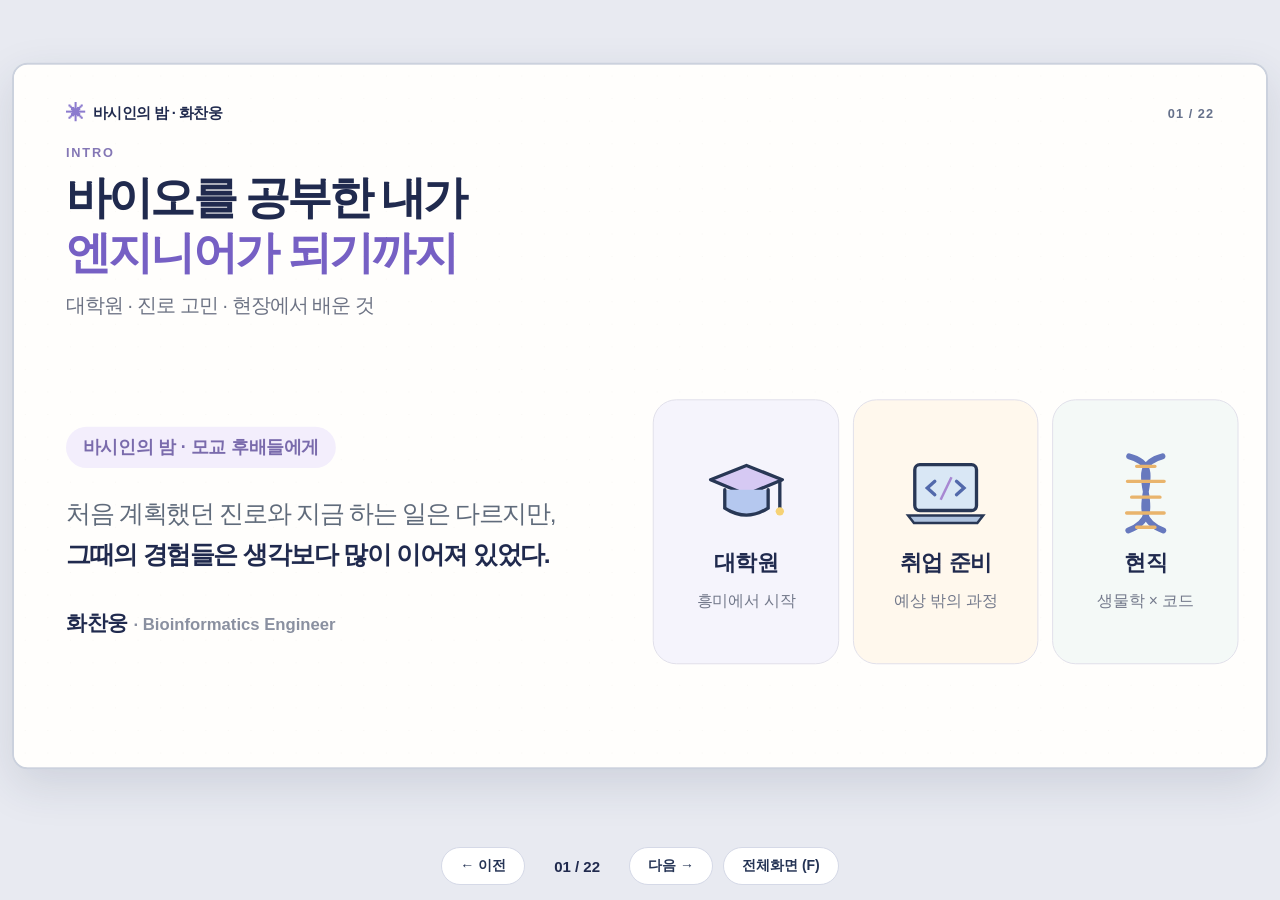
==== commit 82e3ebca: "Remove unused presentation notes UI and data from Basi Night deck" ====
--- a/basi-night/index.html
+++ b/basi-night/index.html
@@ -23,7 +23,7 @@
 .after-grid{grid-template-columns:38% 1fr}.night-art{background:#f5f3fc;border-radius:22px;border:1.6px solid #dde0ea;overflow:hidden;display:flex;align-items:center;justify-content:center}.night-photo{width:90%;object-fit:contain;height:80%;mix-blend-mode:multiply}
 .success-grid{height:100%;display:grid;grid-template-columns:59% 1fr;gap:23px}.mail-big{border:1.7px solid #d5e5da;background:#f4faf5;border-radius:24px;display:flex;flex-direction:column;align-items:center;justify-content:center;gap:7px;transform:rotate(-1.5deg)}.mail-top{color:#7d9385;font-size:16px;font-weight:850}.mail-big .doodle{width:112px;height:112px}.mail-big strong{font-size:33px;text-align:center;line-height:1.3;color:#267251}.mail-big small{font-size:13px;color:#8e9d92}.success-mini{display:flex;flex-direction:column;gap:14px}.success-mini .tile{flex:1}.success-mini .tile-art{height:73px}.success-mini .tile-art .doodle{height:69px;width:69px}
 .closing-cards{flex:1}.closing-line{position:relative;margin-top:16px;text-align:center;padding:13px 16px;background:#ffe7a5;border-radius:15px;font-weight:900;font-size:26px;color:#33416a;line-height:1.2}
-#controls{height:68px;display:flex;gap:10px;justify-content:center;align-items:center;background:#e8eaf1}#controls button{border:1px solid #d5d9e7;border-radius:999px;background:white;color:#253455;padding:9px 18px;font-size:14px;font-weight:850;cursor:pointer}#controls button:hover{background:#faf8ff;border-color:#b9aedc}#counter{min-width:84px;font-weight:900;font-size:15px;text-align:center}#notes-panel{position:fixed;right:18px;bottom:77px;width:min(510px,calc(100vw - 36px));padding:23px 25px;background:#202c48;color:white;border-radius:20px;z-index:25;display:none;box-shadow:0 15px 60px #1a223c66}#notes-panel.open{display:block}#notes-panel h2{font-size:18px;margin:0 0 12px}#notes-panel p{font-size:14px;line-height:1.8;margin:0;white-space:pre-line;max-height:50vh;overflow:auto}
+#controls{height:68px;display:flex;gap:10px;justify-content:center;align-items:center;background:#e8eaf1}#controls button{border:1px solid #d5d9e7;border-radius:999px;background:white;color:#253455;padding:9px 18px;font-size:14px;font-weight:850;cursor:pointer}#controls button:hover{background:#faf8ff;border-color:#b9aedc}#counter{min-width:84px;font-weight:900;font-size:15px;text-align:center}
 .icon-library{pointer-events:none}.art-photo{height:98px;max-width:97%;object-fit:contain;mix-blend-mode:multiply}
 @media(max-width:720px){#controls{gap:3px}#controls button{padding:9px 10px;font-size:12px}#counter{min-width:60px;font-size:12px}}
 
@@ -134,17 +134,16 @@
    <div class="ug-card"><svg class="doodle" viewBox="0 0 100 100" aria-hidden="true"><use href="#ico-chart"/></svg><strong>분석·시각화</strong><p>R로 집계하고 그래프로 그려보기</p></div>
    <div class="ug-card"><svg class="doodle" viewBox="0 0 100 100" aria-hidden="true"><use href="#ico-wrench"/></svg><strong>문제 발견</strong><p>레이블이 겹치고 범주가 복잡했다</p></div>
    <div class="ug-card"><svg class="doodle" viewBox="0 0 100 100" aria-hidden="true"><use href="#ico-check"/></svg><strong>수정·피드백</strong><p>범주를 묶고 그래프를 손본 뒤 기록하기</p></div>
- </div><div class="ug-footnote">당시 과제의 마지막에는 진짜로 <b>“Self-feedback”</b> 항목까지 남아 있었다. <span>— 2019년 나의 과제에서</span></div></div></section><section class="slide" data-page="6" aria-hidden="true"><div class="meta"><span class="logo">바시인의 밤 · 화찬웅</span><span class="right">06 / 22</span></div><div class="head"><div class="section">GRAD SCHOOL</div><h1>대학원에 들어가니<br><em>이야기가 달라졌다.</em></h1><p class="sub">학부 때와는 다른 종류의 자율성과 책임.</p></div><div class="body"><div class="tiles three"><div class="tile"><div class="tile-art"><svg class="doodle" viewBox="0 0 100 100" aria-hidden="true"><use href="#ico-question"/></svg></div><strong>연구 문제</strong><p>무엇을 연구할지 스스로 고민</p></div><div class="tile"><div class="tile-art"><svg class="doodle" viewBox="0 0 100 100" aria-hidden="true"><use href="#ico-calendar"/></svg></div><strong>일정 관리</strong><p>수업·연구를 함께 진행</p></div><div class="tile"><div class="tile-art"><svg class="doodle" viewBox="0 0 100 100" aria-hidden="true"><use href="#ico-book"/></svg></div><strong>논문 읽기</strong><p>근거와 방법을 찾는 시간</p></div></div></div></section><section class="slide" data-page="7" aria-hidden="true"><div class="meta"><span class="logo">바시인의 밤 · 화찬웅</span><span class="right">07 / 22</span></div><div class="head"><div class="section">DEBUGGING DAYS</div><h1>버그 하나에<br><em>반나절이 날아갔다.</em></h1><p class="sub">그때는 지금처럼 ChatGPT가 없던 시절.</p></div><div class="body"><div class="debug-rebuilt"><div class="console-portrait"><div class="console-top">● ● ● <span>analysis.py</span></div><div class="code-line">$ python analysis.py</div><div class="code-line error">Traceback (most recent call last):</div><div class="code-line">&nbsp;&nbsp;... Exception: 왜 안 되지?</div><div class="code-line muted"># 6시간 후: 다른 에러 발견</div></div><div class="debug-process"><div class="mini-step"><svg class="doodle" viewBox="0 0 100 100" aria-hidden="true"><use href="#ico-search"/></svg><b>검색</b><small>검색 결과 수십 개</small></div><div class="mini-step"><svg class="doodle" viewBox="0 0 100 100" aria-hidden="true"><use href="#ico-wrench"/></svg><b>수정</b><small>하나씩 바꿔보기</small></div><div class="mini-step"><svg class="doodle" viewBox="0 0 100 100" aria-hidden="true"><use href="#ico-refresh"/></svg><b>재실행</b><small>원인을 확인하기</small></div></div></div></div></section><section class="slide" data-page="8" aria-hidden="true"><div class="meta"><span class="logo">바시인의 밤 · 화찬웅</span><span class="right">08 / 22</span></div><div class="head"><div class="section">CONSISTENCY</div><h1>가장 어려웠던 건<br><em>꾸준히 하는 일이었다.</em></h1><p class="sub">연구하고, 수업 듣고, 그런데 놀고도 싶었다.</p></div><div class="body"><div class="tiles three"><div class="tile"><div class="tile-art"><svg class="doodle" viewBox="0 0 100 100" aria-hidden="true"><use href="#ico-clock"/></svg></div><strong>하루는 짧고</strong><p>우선순위를 정해야 했다</p></div><div class="tile"><div class="tile-art"><svg class="doodle" viewBox="0 0 100 100" aria-hidden="true"><use href="#ico-coffee"/></svg></div><strong>쉬고 싶고</strong><p>연구 밖의 삶도 중요했다</p></div><div class="tile"><div class="tile-art"><svg class="doodle" viewBox="0 0 100 100" aria-hidden="true"><use href="#ico-calendar"/></svg></div><strong>꾸준함은 어렵고</strong><p>매일 일정한 속도로 나아가기</p></div></div><div class="speech-mark subtle">연구를 잘하는 것과 지속 가능하게 연구하는 것은 또 다른 문제였다.</div></div></section><section class="slide" data-page="9" aria-hidden="true"><div class="meta"><span class="logo">바시인의 밤 · 화찬웅</span><span class="right">09 / 22</span></div><div class="head"><div class="section">RESEARCH</div><h1>대학원에서는<br><em>이런 연구를 경험했다.</em></h1><p class="sub">single-cell 데이터 분석 · 암 연구 · 연구 방법을 배운 시간</p></div><div class="body"><div class="tiles three"><div class="tile"><div class="tile-art"><svg class="doodle" viewBox="0 0 100 100" aria-hidden="true"><use href="#ico-dna"/></svg></div><strong>유전체·전사체 데이터</strong><p>복잡한 생물학적 데이터를 분석</p></div><div class="tile"><div class="tile-art"><svg class="doodle" viewBox="0 0 100 100" aria-hidden="true"><use href="#ico-chart"/></svg></div><strong>분석과 해석</strong><p>가설과 데이터를 연결하는 과정</p></div><div class="tile"><div class="tile-art"><svg class="doodle" viewBox="0 0 100 100" aria-hidden="true"><use href="#ico-doc"/></svg></div><strong>논문·발표</strong><p>결과를 설명하고 공유하는 경험</p></div></div><div class="speech-mark subtle">데이터를 정리하고 분석·해석한 경험이 지금도 남아 있다.</div></div></section><section class="slide" data-page="10" aria-hidden="true"><div class="meta"><span class="logo">바시인의 밤 · 화찬웅</span><span class="right">10 / 22</span></div><div class="head"><div class="section">TURNING POINT</div><h1>그리고 결국,<br><em>방향을 바꾸게 됐다.</em></h1><p class="sub">박사과정을 중단하고 잠시 쉬면서 다음 길을 고민했다.</p></div><div class="body"><div class="tiles three"><div class="tile"><div class="tile-art"><svg class="doodle" viewBox="0 0 100 100" aria-hidden="true"><use href="#ico-sign"/></svg></div><strong>방향 전환</strong><p>여러 개인적인 어려움이 있었다</p></div><div class="tile"><div class="tile-art"><svg class="doodle" viewBox="0 0 100 100" aria-hidden="true"><use href="#ico-coffee"/></svg></div><strong>잠시 쉬기</strong><p>한동안 나를 돌아볼 시간</p></div><div class="tile"><div class="tile-art"><svg class="doodle" viewBox="0 0 100 100" aria-hidden="true"><use href="#ico-door"/></svg></div><strong>다음 가능성</strong><p>전공을 살리는 일을 찾아보기</p></div></div></div></section><section class="slide" data-page="11" aria-hidden="true"><div class="meta"><span class="logo">바시인의 밤 · 화찬웅</span><span class="right">11 / 22</span></div><div class="head"><div class="section">GRAD SCHOOL OR WORK?<span class="preq">사전질문 #10</span></div><h1>대학원 진학은<br><em>모든 사람에게 필수일까?</em></h1><p class="sub">무엇을 더 배우고 싶은지, 어떤 일을 하고 싶은지가 기준입니다.</p></div><div class="body"><div class="tiles three"><div class="tile"><div class="tile-art"><svg class="doodle" viewBox="0 0 100 100" aria-hidden="true"><use href="#ico-book"/></svg></div><strong>연구를 깊게 하고 싶다면</strong><p>석·박사에서 연구 질문과 방법을 익히기</p></div><div class="tile"><div class="tile-art"><svg class="doodle" viewBox="0 0 100 100" aria-hidden="true"><use href="#ico-clinical"/></svg></div><strong>현장을 먼저 경험하고 싶다면</strong><p>학사 지원 가능한 직무부터 확인하기</p></div><div class="tile"><div class="tile-art"><svg class="doodle" viewBox="0 0 100 100" aria-hidden="true"><use href="#ico-search"/></svg></div><strong>결정하기 전에</strong><p>채용공고·연구실·현직자에게 직접 확인하기</p></div></div><div class="speech-mark subtle">학위의 가치도, 필요한 수준도 직무에 따라 다릅니다.</div></div></section><section class="slide" data-page="12" aria-hidden="true"><div class="meta"><span class="logo">바시인의 밤 · 화찬웅</span><span class="right">12 / 22</span></div><div class="head"><div class="section">POSSIBLE PATHS<span class="preq">사전질문 #5, 7</span></div><h1>같은 생명과학 전공에서<br><em>서로 다른 길로 나아갑니다.</em></h1><p class="sub">연구·개발·진단·서비스. 해결하는 문제도, 일하는 방식도 다릅니다.</p></div><div class="body"><div class="flow-cards"><div class="tile"><div class="tile-art"><svg class="doodle" viewBox="0 0 100 100" aria-hidden="true"><use href="#ico-clinical"/></svg></div><strong>실험·연구</strong><p>현상을 관찰하고 가설을 검증</p></div><div class="tile"><div class="tile-art"><svg class="doodle" viewBox="0 0 100 100" aria-hidden="true"><use href="#ico-laptop"/></svg></div><strong>데이터·소프트웨어</strong><p>분석과 시스템으로 문제를 해결</p></div><div class="tile"><div class="tile-art"><svg class="doodle" viewBox="0 0 100 100" aria-hidden="true"><use href="#ico-dna"/></svg></div><strong>진단·의료 관련</strong><p>생물학적 근거를 실제 판단에 연결</p></div><div class="tile"><div class="tile-art"><svg class="doodle" viewBox="0 0 100 100" aria-hidden="true"><use href="#ico-gear"/></svg></div><strong>산업·서비스</strong><p>기술을 제품과 현장에 연결</p></div></div></div></section><section class="slide" data-page="13" aria-hidden="true"><div class="meta"><span class="logo">바시인의 밤 · 화찬웅</span><span class="right">13 / 22</span></div><div class="head"><div class="section">BIOLOGY IN PRACTICE<span class="preq">사전질문 #1, #8</span></div><h1>학부에서 배운 생명과학,<br><em>현업에서는 어디에 쓰일까?</em></h1><p class="sub">유전학을 알아야 데이터가 말이 되는지 판단할 수 있습니다.</p></div><div class="body"><div class="flow-cards"><div class="tile"><div class="tile-art"><svg class="doodle" viewBox="0 0 100 100" aria-hidden="true"><use href="#ico-dna"/></svg></div><strong>유전 양식</strong><p>가족 관계와 변이의 연결</p></div><div class="tile"><div class="tile-art"><svg class="doodle" viewBox="0 0 100 100" aria-hidden="true"><use href="#ico-book"/></svg></div><strong>전사체와 유전자</strong><p>어느 전사체·유전자에 영향을 줄까?</p></div><div class="tile"><div class="tile-art"><svg class="doodle" viewBox="0 0 100 100" aria-hidden="true"><use href="#ico-chart"/></svg></div><strong>집단유전학·통계</strong><p>빈도가 높은 변이와 드문 변이</p></div><div class="tile"><div class="tile-art"><svg class="doodle" viewBox="0 0 100 100" aria-hidden="true"><use href="#ico-question"/></svg></div><strong>질환의 생물학</strong><p>이 근거가 임상 맥락에 맞을까?</p></div></div></div></section><section class="slide" data-page="14" aria-hidden="true"><div class="meta"><span class="logo">바시인의 밤 · 화찬웅</span><span class="right">14 / 22</span></div><div class="head"><div class="section">FROM CLASSROOM TO WORK<span class="preq">사전질문 #2, #3</span></div><h1>학교에서 배운 지식과<br><em>실무에서 필요한 역량은?</em></h1><p class="sub">전공지식은 바탕이고, 실무에서는 이를 검증 가능한 결과로 연결합니다.</p></div><div class="body"><div class="bridge-rebuilt"><div class="bridge-title"><span>학교에서 배운 것</span><span>현업에서 요구되는 것</span></div><div class="bridge-row"><svg class="doodle" viewBox="0 0 100 100" aria-hidden="true"><use href="#ico-dna"/></svg><b>유전학·분자생물학</b><span>→</span><strong>데이터 해석의 타당성 판단</strong></div><div class="bridge-row"><svg class="doodle" viewBox="0 0 100 100" aria-hidden="true"><use href="#ico-chart"/></svg><b>통계·생물통계학</b><span>→</span><strong>불확실성·편향·품질 검증</strong></div><div class="bridge-row"><svg class="doodle" viewBox="0 0 100 100" aria-hidden="true"><use href="#ico-book"/></svg><b>논문과 연구 방법</b><span>→</span><strong>근거 추적·재현성·협업</strong></div><div class="bridge-foot">코드·문서화·테스트·소통은 실제 프로젝트에서 더 중요하게 체감했습니다.</div></div></div></section><section class="slide" data-page="15" aria-hidden="true"><div class="meta"><span class="logo">바시인의 밤 · 화찬웅</span><span class="right">15 / 22</span></div><div class="head"><div class="section">WET LAB × COMPUTATION<span class="preq">사전질문 #7</span></div><h1>Wet-lab과 데이터 분석,<br><em>서로 다른 강점을 가진 파트너.</em></h1><p class="sub">한쪽이 다른 쪽보다 낫기보다 질문에 따라 역할이 다릅니다.</p></div><div class="body"><div class="compare-rebuilt"><div class="compare-box"><div class="compare-head"><svg class="doodle" viewBox="0 0 100 100" aria-hidden="true"><use href="#ico-clinical"/></svg><b>Wet-lab 연구</b></div><p>실험을 설계하고<br>생물학적 현상을<br>직접 관찰한다.</p><span>실험의 맥락 · 현상 이해</span></div><div class="compare-arrow">↔</div><div class="compare-box right"><div class="compare-head"><svg class="doodle" viewBox="0 0 100 100" aria-hidden="true"><use href="#ico-chart"/></svg><b>데이터 기반 연구·개발</b></div><p>데이터를 분석하고<br>패턴을 찾아<br>가설을 검토한다.</p><span>규모 · 자동화 · 재현성</span></div></div><div class="speech-mark subtle broad-strip">실험 → 데이터 → 해석 → 다음 질문. 실제 연구는 서로 연결됩니다.</div></div></section><section class="slide" data-page="16" aria-hidden="true"><div class="meta"><span class="logo">바시인의 밤 · 화찬웅</span><span class="right">16 / 22</span></div><div class="head"><div class="section">A DAY AT WORK<span class="preq">사전질문 #6</span></div><h1>엔지니어의 하루는<br><em>프로젝트에 따라 달라집니다.</em></h1><p class="sub">문헌조사·구현·협업의 비중을 하나의 숫자로 답할 수 없는 이유.</p></div><div class="body"><div class="tiles three"><div class="tile"><div class="tile-art"><svg class="doodle" viewBox="0 0 100 100" aria-hidden="true"><use href="#ico-book"/></svg></div><strong>새 변이 해석 파이프라인</strong><p>근거가 필요하면 문헌·가이드라인 조사가 크게 늘어남</p></div><div class="tile"><div class="tile-art"><svg class="doodle" viewBox="0 0 100 100" aria-hidden="true"><use href="#ico-speech"/></svg></div><strong>요구 기능 구현</strong><p>요구사항을 맞추려면 유관팀 협의·협업이 늘어남</p></div><div class="tile"><div class="tile-art"><svg class="doodle" viewBox="0 0 100 100" aria-hidden="true"><use href="#ico-check"/></svg></div><strong>운영·품질 개선</strong><p>오류 재현, 테스트, 결과 검증의 비중이 커짐</p></div></div><div class="speech-mark subtle">코딩은 공통으로 하지만, 무엇에 시간을 쓰는지는 문제의 성격이 결정합니다.</div></div></section><section class="slide" data-page="17" aria-hidden="true"><div class="meta"><span class="logo">바시인의 밤 · 화찬웅</span><span class="right">17 / 22</span></div><div class="head"><div class="section">ONE EXAMPLE: VARIANT INTERPRETATION<span class="preq">사전질문 #8</span></div><h1>희귀질환 진단에서<br><em>변이는 어떻게 해석할까?</em></h1><p class="sub">내 업무를 통해 보는 생명과학·통계·개발의 만남.</p></div><div class="body"><div class="flow-cards"><div class="tile"><div class="tile-art"><svg class="doodle" viewBox="0 0 100 100" aria-hidden="true"><use href="#ico-patient"/></svg></div><strong>환자·증상</strong><p>임상적 질문을 이해하기</p></div><div class="tile"><div class="tile-art"><svg class="doodle" viewBox="0 0 100 100" aria-hidden="true"><use href="#ico-dna"/></svg></div><strong>유전체 데이터</strong><p>후보 변이를 식별하기</p></div><div class="tile"><div class="tile-art"><svg class="doodle" viewBox="0 0 100 100" aria-hidden="true"><use href="#ico-doc"/></svg></div><strong>근거 확인</strong><p>집단 빈도·문헌·가이드라인</p></div><div class="tile"><div class="tile-art"><svg class="doodle" viewBox="0 0 100 100" aria-hidden="true"><use href="#ico-check"/></svg></div><strong>판단 보조</strong><p>규칙·품질 검증 후 전달</p></div></div></div></section><section class="slide" data-page="18" aria-hidden="true"><div class="meta"><span class="logo">바시인의 밤 · 화찬웅</span><span class="right">18 / 22</span></div><div class="head"><div class="section">ONE EXAMPLE: REANALYSIS</div><h1>진단 데이터는 한 번 분석하고<br><em>끝나는 걸까?</em></h1><p class="sub">새로운 정보가 쌓이면 과거 데이터를 다시 살펴봅니다.</p></div><div class="body"><div class="flow-cards"><div class="tile"><div class="tile-art"><svg class="doodle" viewBox="0 0 100 100" aria-hidden="true"><use href="#ico-database"/></svg></div><strong>기존 데이터</strong><p>이미 분석했던 샘플</p></div><div class="tile"><div class="tile-art"><svg class="doodle" viewBox="0 0 100 100" aria-hidden="true"><use href="#ico-refresh"/></svg></div><strong>새 근거 반영</strong><p>문헌·DB·규칙 갱신</p></div><div class="tile"><div class="tile-art"><svg class="doodle" viewBox="0 0 100 100" aria-hidden="true"><use href="#ico-check"/></svg></div><strong>재분석·검증</strong><p>오류·누락·변경점 추적</p></div><div class="tile"><div class="tile-art"><svg class="doodle" viewBox="0 0 100 100" aria-hidden="true"><use href="#ico-clinical"/></svg></div><strong>결과 전달</strong><p>필요한 사람이 활용할 수 있게</p></div></div></div></section><section class="slide" data-page="19" aria-hidden="true"><div class="meta"><span class="logo">바시인의 밤 · 화찬웅</span><span class="right">19 / 22</span></div><div class="head"><div class="section">ONE EXAMPLE: AI-READY DATA</div><h1>대규모 데이터를 AI에 쓰려면<br><em>모델보다 먼저 할 일들.</em></h1><p class="sub">실제로 경험한 것은 “분석 가능한 데이터”를 만드는 설계 문제.</p></div><div class="body"><div class="flow-cards"><div class="tile"><div class="tile-art"><svg class="doodle" viewBox="0 0 100 100" aria-hidden="true"><use href="#ico-database"/></svg></div><strong>수집</strong><p>서로 다른 데이터 원천</p></div><div class="tile"><div class="tile-art"><svg class="doodle" viewBox="0 0 100 100" aria-hidden="true"><use href="#ico-gear"/></svg></div><strong>표준화</strong><p>일관된 규격과 특징 정의</p></div><div class="tile"><div class="tile-art"><svg class="doodle" viewBox="0 0 100 100" aria-hidden="true"><use href="#ico-check"/></svg></div><strong>품질 관리</strong><p>버전·누락·정합성 확인</p></div><div class="tile"><div class="tile-art"><svg class="doodle" viewBox="0 0 100 100" aria-hidden="true"><use href="#ico-chart"/></svg></div><strong>활용</strong><p>학습·서비스에 쓸 수 있게</p></div></div></div></section><section class="slide" data-page="20" aria-hidden="true"><div class="meta"><span class="logo">바시인의 밤 · 화찬웅</span><span class="right">20 / 22</span></div><div class="head"><div class="section">AI CHANGES THE WORK<span class="preq">사전질문 #12</span></div><h1>AI가 코딩을 도와주는 시대,<br><em>사람에게 남는 역할은?</em></h1><p class="sub">내가 현업에서 중요하다고 느낀 네 가지.</p></div><div class="body"><div class="flow-cards"><div class="tile"><div class="tile-art"><svg class="doodle" viewBox="0 0 100 100" aria-hidden="true"><use href="#ico-question"/></svg></div><strong>문제 정의</strong><p>무엇을 해결할지 묻기</p></div><div class="tile"><div class="tile-art"><svg class="doodle" viewBox="0 0 100 100" aria-hidden="true"><use href="#ico-dna"/></svg></div><strong>도메인 이해</strong><p>생물학적으로 말이 되는지</p></div><div class="tile"><div class="tile-art"><svg class="doodle" viewBox="0 0 100 100" aria-hidden="true"><use href="#ico-check"/></svg></div><strong>검증·책임</strong><p>AI 결과를 믿기 전에 확인</p></div><div class="tile"><div class="tile-art"><svg class="doodle" viewBox="0 0 100 100" aria-hidden="true"><use href="#ico-speech"/></svg></div><strong>협업·설명</strong><p>서로 다른 전문가와 조율</p></div></div><div class="speech-mark subtle">코딩은 여전히 기본기. 중요한 건 결과의 타당성을 판단하는 능력.</div></div></section><section class="slide" data-page="21" aria-hidden="true"><div class="meta"><span class="logo">바시인의 밤 · 화찬웅</span><span class="right">21 / 22</span></div><div class="head"><div class="section">WHAT TO DO NOW<span class="preq">사전질문 #3, #4, #9, #11</span></div><h1>학부생이라면,<br><em>지금부터 무엇을 해볼까?</em></h1><p class="sub">진로가 정해지지 않았어도 해볼 수 있는 준비.</p></div><div class="body"><div class="flow-cards"><div class="tile"><div class="tile-art"><svg class="doodle" viewBox="0 0 100 100" aria-hidden="true"><use href="#ico-search"/></svg></div><strong>흥미 확인</strong><p>재밌는 과목 하나 깊게 파보기</p></div><div class="tile"><div class="tile-art"><svg class="doodle" viewBox="0 0 100 100" aria-hidden="true"><use href="#ico-wrench"/></svg></div><strong>작은 프로젝트 완주</strong><p>질문 → 시도 → 결과 공유</p></div><div class="tile"><div class="tile-art"><svg class="doodle" viewBox="0 0 100 100" aria-hidden="true"><use href="#ico-chart"/></svg></div><strong>기초 탄탄히</strong><p>통계·데이터 읽기·기록하기</p></div><div class="tile"><div class="tile-art"><svg class="doodle" viewBox="0 0 100 100" aria-hidden="true"><use href="#ico-sign"/></svg></div><strong>진로에 맞게 확장</strong><p>코딩·실험·ML은 목표별로 선택</p></div></div><div class="speech-mark subtle">머신러닝·딥러닝은 모든 바이오 분야의 공통 필수 과목은 아닙니다.</div></div></section><section class="slide" data-page="22" aria-hidden="true"><div class="meta"><span class="logo">바시인의 밤 · 화찬웅</span><span class="right">22 / 22</span></div><div class="head"><div class="section">CLOSING</div><h1>진로는 처음 생각한 대로만<br><em>흘러가지 않더라.</em></h1><p class="sub">다른 선택을 해도, 경험은 사라지지 않았습니다.</p></div><div class="body"><div class="tiles three"><div class="tile"><div class="tile-art"><svg class="doodle" viewBox="0 0 100 100" aria-hidden="true"><use href="#ico-cap"/></svg></div><strong>학부와 대학원</strong><p>흥미를 발견하고 탐색했다</p></div><div class="tile"><div class="tile-art"><svg class="doodle" viewBox="0 0 100 100" aria-hidden="true"><use href="#ico-sign"/></svg></div><strong>진로 전환</strong><p>다시 선택해야 하는 순간도 있었다</p></div><div class="tile"><div class="tile-art"><svg class="doodle" viewBox="0 0 100 100" aria-hidden="true"><use href="#ico-gear"/></svg></div><strong>지금 하는 일</strong><p>경험들이 다른 형태로 이어졌다</p></div></div><div class="closing-line">여러분만의 방향을 찾길 바랍니다.</div></div></section></main></div><nav id="controls" aria-label="슬라이드 컨트롤"><button id="btnPrev">← 이전</button><span id="counter">01 / 22</span><button id="btnNext">다음 →</button><button id="btnNotes">발표자 노트 (N)</button><button id="btnFull">전체화면 (F)</button></nav><aside id="notes-panel"><h2 id="notesTitle">발표자 노트</h2><p id="notesText"></p></aside><script>window.TALK_NOTES=["권장 42초 | 교수가 되고 싶었던 학부생이 연구를 거쳐 현재는 희귀질환 진단 기업의 생물정보학 엔지니어가 되기까지의 이야기. 완성된 커리어 가이드라기보다 개인적인 선택과 시행착오를 나눈다는 맥락으로 시작.", "권장 72초 | 사전 질문은 생물정보학에만 집중되지 않았습니다. 일부는 연구자로, 일부는 산업계로, 일부는 생물학과 다른 분야를 연결해 가게 될 겁니다. 그래서 오늘은 정답 하나를 제시하기보다 내가 어떻게 흥미를 발견하고 진로를 바꿨는지 들려준 뒤 각자 적용할 기준을 나누려 합니다.", "권장 84초 | 대학원 진학에는 교수의 꿈과 전문연구요원 계획이라는 현실적 동기, 유전학과 생물통계학 수업의 흥미가 함께 작용했다. 재학생들이 진로를 하나의 동기로만 정하지 않아도 된다는 경험.", "권장 90초 | [2019년 실제 학부 과제] 생물통계학 수업에서 본인이 직접 작성한 assignment1_166_hwa.rmd 파일입니다. DDG2P 유전질환 데이터에서 표현형, 유전 양식(allelic requirement), 변이의 기능적 결과(mutation consequence)를 보며 R/tidyverse로 데이터를 정리하고 ggplot2로 시각화했습니다. 실제 파일의 코드 몇 줄을 크게 보여주고, 당시에도 이미 지금 업무와 연결되는 분야의 데이터에 관심을 보였다는 재미있는 우연을 소개하세요. 과제는 학부생 시절 공부 결과물이지 임상적으로 검증된 연구 결과가 아니라는 점은 구분합니다. 원본: https://github.com/woong4757/bsms222_166_hwa/blob/master/assignment1_166_hwa.rmd", "권장 78초 | 과제 본문에는 첫 그래프에서 레이블이 겹치는 문제를 발견하고, 데이터 범주를 재분류하고, geom_text_repel과 geom_label_repel 등으로 표현 방식을 바꿔 보는 과정이 그대로 남아 있습니다. 끝에는 Self-feedback까지 썼습니다. 전공이 무엇이든 자기가 재미를 느끼는 '일의 과정'을 수업에서 발견할 수 있다는 메시지로 연결하세요. 실제 과제가 완벽했음을 주장하기보다는 구글링, 데이터 정리, 반복적인 시행착오가 즐거웠다는 경험을 말하는 것이 자연스럽습니다.", "권장 72초 | 대학원에서는 학부와 달리 스스로 문제를 정의하고 학업과 연구를 병행해야 했다. 능동적으로 계획하고 일정 관리하는 일이 특히 어려웠다는 경험 중심.", "권장 72초 | 오류 한 개를 해결하려고 구글에서 비슷한 사례를 찾고, 문서를 읽고, 고쳐서 다시 돌리는 데 반나절을 쓰곤 했다. 여기서는 기술 이야기를 지나치게 깊이 하지 않고 대학원에서의 시행착오를 유머러스하게 소개.", "권장 78초 | 대학원에서 가장 어려웠던 건 항상 긴장을 유지하며 꾸준히 하는 것이었다. 놀고도 싶고 삶의 균형도 필요했는데 그걸 관리하는 게 쉽지 않았다.", "권장 78초 | 여기는 사용자가 연구 분야를 직접 확인하기 전이므로 논문 제목이나 실제 실험의 세부를 단정하지 않았다. 발표자는 대학원에서 했던 연구의 실제 범위를 설명하고, 공동 제1저자 논문 및 학회 발표 경험을 간단히 소개할 수 있다.", "권장 60초 | 여러 어려움 속에서 박사과정을 중단했다. 모든 사유를 공개할 필요는 없으며, 선택이 바뀌었다고 해서 그동안의 경험까지 사라지는 것은 아니라는 점에 초점.", "권장 108초 | [사전 질문 10] 대학원이 필수인지 여부는 목표 직무에 따라 다릅니다. 연구 질문을 깊게 다루는 학문·연구 직무에는 석박사 과정이 유리하거나 요구될 수 있지만, 학사로 진입할 수 있는 현장 직무도 있습니다. 핵심은 학위 이름보다 실제로 하고 싶은 일과 요구 역량을 먼저 파악하는 것입니다. 채용공고·연구실·현직자에게 직접 확인하는 방법을 제안하세요. 학위의 장점과 부담을 동시에 존중하며 한 경로만 정답처럼 말하지 않습니다.", "권장 84초 | [사전 질문 5,7] 생명과학 전공에서 나아갈 수 있는 일은 실험 연구, 데이터 분석·개발, 임상·진단 관련 업무, 기술과 사업·서비스를 연결하는 분야처럼 다양합니다. 직무 경계는 회사·기관에 따라 달라지고 같은 전공이라고 모두 똑같은 역량을 요구하지도 않습니다. 내가 생물정보학 엔지니어로 일하고 있지만, 이것이 모든 후배에게 권할 수 있는 유일한 경로가 아니라는 점을 분명히 해주세요. 각 분야가 다루는 문제와 결과물이 다르다는 사실을 보여주는 장입니다.", "권장 90초 | [사전 질문 1, 8] 학부 유전학·분자생물학은 실무에서 가장 직접적으로 유전체 데이터를 해석할 때 도움이 됩니다. 변이가 가족 안에서 어떻게 전달되는지, 전사체별 영향이 왜 다른지, 집단 빈도와 병원성의 관계를 어떻게 볼지, 표현형과 유전자·질환이 생물학적으로 연결되는지 판단합니다. 코드를 만드는 일이라도 생물학적 의미를 모르고 그대로 자동화하면 해석 오류로 이어질 수 있습니다. 예시는 이해를 위한 일반화이며 실제 임상 판단의 전체 절차를 대체하지 않습니다.", "권장 90초 | [사전 질문 2, 3] 학부에서는 과목별 지식과 분석의 기초를 배우지만 실무에서는 서로 다른 정보 출처를 결합해 재현 가능한 결론을 만들어야 합니다. 데이터 품질, 버전 관리, 자동화 테스트, 문서화, 협업이 추가됩니다. 대학원에서 논문을 읽고 분석 결과를 의심해 본 경험이 지금도 도움이 되지만 실무적인 구현·운영 능력은 별도로 계속 배웠습니다. 이 차이는 분야마다 다르므로 절대적인 구분은 아닙니다.", "권장 90초 | [사전 질문 7] Wet-lab은 실험을 직접 설계하고 생물학적 현상을 관찰하는 강점이 있고, 컴퓨팅은 많은 데이터를 비교·모델링하고 반복 가능한 분석을 만드는 강점이 있습니다. 실험 연구자도 통계를 써야 하고, 데이터 연구자도 실험적 한계를 이해해야 합니다. 협업할 때 서로의 강점을 알수록 좋은 연구가 나옵니다. 둘 중 우열을 말하기보다 각자의 질문과 일하는 방식을 비교하세요.", "권장 96초 | [사전 질문 6] 실제 업무 시간 비율은 고정돼 있지 않습니다. 예를 들어 신규 유전체 변이 해석 파이프라인을 개발하면서 새로운 근거나 판정 로직이 필요하면 논문과 가이드라인 조사에 많은 시간을 씁니다. 반대로 요구받은 기능을 구현하는 과제라면 요구사항 확인, 유관팀과의 협의, 인터페이스 조율 등 협업의 비중이 커집니다. 운영 이슈와 품질 개선 과제라면 오류 재현·테스트·검증에 시간이 많이 가기도 합니다. 따라서 코딩 40%, 논문 20% 같은 고정 숫자를 제시하는 것보다는, 맡은 문제에 따라 하루가 다르다는 점을 설명하세요.", "권장 90초 | [사전 질문 8] 생물정보학은 여러 분야가 있지만 희귀질환 분석을 예로 들어 볼 수 있습니다. 환자 증상과 유전체 변이를 놓고 관련 변이를 찾은 뒤, 빈도·기존 보고·가이드라인을 확인하고 기술적 오류가 없는지 검증합니다. 나의 역할은 의료진을 대신해 최종 진단하는 것이 아니라 이런 분석과 해석이 안정적으로 이루어지게 소프트웨어·데이터를 개발하는 것입니다.", "권장 84초 | 진단 관련 공개 데이터와 문헌 정보가 업데이트되므로 과거에 의미를 확정하지 못했던 변이도 나중에 새 근거를 얻을 수 있습니다. 그래서 재분석 자동화가 중요합니다. 실제 업무는 샘플 선정부터 실행, 데이터 정합성 검증, 임상팀 전달까지 포함됩니다. 코드를 실행시키는 것과 실제 사용 가능한 결과를 만드는 것은 다릅니다.", "권장 90초 | 내가 경험한 실제 프로젝트 이야기지만 사내 이름과 내부 환자 수치는 공개 슬라이드에서 생략했습니다. 대규모 데이터로 모델을 활용하려면 수집부터 입력 규격 표준화, 특징 정의, 품질 검사, 학습·서비스에서의 일관성이 필요했습니다. 학습 알고리즘만 알면 되는 일이 아니라 생물학적 의미, 데이터 스키마, 파이프라인 설계 능력이 함께 요구됩니다.", "권장 96초 | [사전 질문 12] AI가 코드를 대신 써줄 수는 있지만 무엇을 풀어야 하는지, 입력이 맞는지, 임상적·생물학적으로 말이 되는지, 실패했을 때 누가 검증할지는 여전히 중요하다고 생각합니다. 이는 나의 현재 실무 관찰이지 특정 직업의 고용 전망을 단정하는 예언은 아닙니다. AI를 쓰되 결과물을 검증하는 감각을 기르는 것이 중요합니다.", "권장 126초 | [사전 질문 3,4,9,11] 모두가 딥러닝을 해야 하는 건 아닙니다. 공통적으로는 과목 하나에서 진짜 흥미를 찾아 보고, 통계 기초와 데이터 해석을 익히고, 질문 하나를 프로젝트로 끝까지 다뤄 발표해 보면 좋겠습니다. 데이터 분석으로 가려면 Python·Git·기초 통계를, 실험 중심이라면 실험설계·측정·기록·통계를 더 깊게. ML/DL은 실제 관심 직무나 문제에 필요할 때 체계적으로 배워도 됩니다. 교수·선배·현직자에게 관심 직무를 확인하세요.", "권장 60초 | 초기에 교수가 되고 싶었고 그다음에는 진학과 연구에 몰두했지만 지금은 엔지니어로 일합니다. 방향을 바꾼 경험도 지금 업무를 이해하는 데 도움이 됐습니다. 전공과 직업의 연결 방식은 하나가 아니므로 자기 속도로 다양한 경험을 시도해 보라는 말로 끝냅니다. Q&A에서는 특정 분야 취업 요건처럼 시점에 따라 달라지는 내용은 확인이 필요한 개인적 의견임을 분명히 합니다."];(()=>{
+ </div><div class="ug-footnote">당시 과제의 마지막에는 진짜로 <b>“Self-feedback”</b> 항목까지 남아 있었다. <span>— 2019년 나의 과제에서</span></div></div></section><section class="slide" data-page="6" aria-hidden="true"><div class="meta"><span class="logo">바시인의 밤 · 화찬웅</span><span class="right">06 / 22</span></div><div class="head"><div class="section">GRAD SCHOOL</div><h1>대학원에 들어가니<br><em>이야기가 달라졌다.</em></h1><p class="sub">학부 때와는 다른 종류의 자율성과 책임.</p></div><div class="body"><div class="tiles three"><div class="tile"><div class="tile-art"><svg class="doodle" viewBox="0 0 100 100" aria-hidden="true"><use href="#ico-question"/></svg></div><strong>연구 문제</strong><p>무엇을 연구할지 스스로 고민</p></div><div class="tile"><div class="tile-art"><svg class="doodle" viewBox="0 0 100 100" aria-hidden="true"><use href="#ico-calendar"/></svg></div><strong>일정 관리</strong><p>수업·연구를 함께 진행</p></div><div class="tile"><div class="tile-art"><svg class="doodle" viewBox="0 0 100 100" aria-hidden="true"><use href="#ico-book"/></svg></div><strong>논문 읽기</strong><p>근거와 방법을 찾는 시간</p></div></div></div></section><section class="slide" data-page="7" aria-hidden="true"><div class="meta"><span class="logo">바시인의 밤 · 화찬웅</span><span class="right">07 / 22</span></div><div class="head"><div class="section">DEBUGGING DAYS</div><h1>버그 하나에<br><em>반나절이 날아갔다.</em></h1><p class="sub">그때는 지금처럼 ChatGPT가 없던 시절.</p></div><div class="body"><div class="debug-rebuilt"><div class="console-portrait"><div class="console-top">● ● ● <span>analysis.py</span></div><div class="code-line">$ python analysis.py</div><div class="code-line error">Traceback (most recent call last):</div><div class="code-line">&nbsp;&nbsp;... Exception: 왜 안 되지?</div><div class="code-line muted"># 6시간 후: 다른 에러 발견</div></div><div class="debug-process"><div class="mini-step"><svg class="doodle" viewBox="0 0 100 100" aria-hidden="true"><use href="#ico-search"/></svg><b>검색</b><small>검색 결과 수십 개</small></div><div class="mini-step"><svg class="doodle" viewBox="0 0 100 100" aria-hidden="true"><use href="#ico-wrench"/></svg><b>수정</b><small>하나씩 바꿔보기</small></div><div class="mini-step"><svg class="doodle" viewBox="0 0 100 100" aria-hidden="true"><use href="#ico-refresh"/></svg><b>재실행</b><small>원인을 확인하기</small></div></div></div></div></section><section class="slide" data-page="8" aria-hidden="true"><div class="meta"><span class="logo">바시인의 밤 · 화찬웅</span><span class="right">08 / 22</span></div><div class="head"><div class="section">CONSISTENCY</div><h1>가장 어려웠던 건<br><em>꾸준히 하는 일이었다.</em></h1><p class="sub">연구하고, 수업 듣고, 그런데 놀고도 싶었다.</p></div><div class="body"><div class="tiles three"><div class="tile"><div class="tile-art"><svg class="doodle" viewBox="0 0 100 100" aria-hidden="true"><use href="#ico-clock"/></svg></div><strong>하루는 짧고</strong><p>우선순위를 정해야 했다</p></div><div class="tile"><div class="tile-art"><svg class="doodle" viewBox="0 0 100 100" aria-hidden="true"><use href="#ico-coffee"/></svg></div><strong>쉬고 싶고</strong><p>연구 밖의 삶도 중요했다</p></div><div class="tile"><div class="tile-art"><svg class="doodle" viewBox="0 0 100 100" aria-hidden="true"><use href="#ico-calendar"/></svg></div><strong>꾸준함은 어렵고</strong><p>매일 일정한 속도로 나아가기</p></div></div><div class="speech-mark subtle">연구를 잘하는 것과 지속 가능하게 연구하는 것은 또 다른 문제였다.</div></div></section><section class="slide" data-page="9" aria-hidden="true"><div class="meta"><span class="logo">바시인의 밤 · 화찬웅</span><span class="right">09 / 22</span></div><div class="head"><div class="section">RESEARCH</div><h1>대학원에서는<br><em>이런 연구를 경험했다.</em></h1><p class="sub">single-cell 데이터 분석 · 암 연구 · 연구 방법을 배운 시간</p></div><div class="body"><div class="tiles three"><div class="tile"><div class="tile-art"><svg class="doodle" viewBox="0 0 100 100" aria-hidden="true"><use href="#ico-dna"/></svg></div><strong>유전체·전사체 데이터</strong><p>복잡한 생물학적 데이터를 분석</p></div><div class="tile"><div class="tile-art"><svg class="doodle" viewBox="0 0 100 100" aria-hidden="true"><use href="#ico-chart"/></svg></div><strong>분석과 해석</strong><p>가설과 데이터를 연결하는 과정</p></div><div class="tile"><div class="tile-art"><svg class="doodle" viewBox="0 0 100 100" aria-hidden="true"><use href="#ico-doc"/></svg></div><strong>논문·발표</strong><p>결과를 설명하고 공유하는 경험</p></div></div><div class="speech-mark subtle">데이터를 정리하고 분석·해석한 경험이 지금도 남아 있다.</div></div></section><section class="slide" data-page="10" aria-hidden="true"><div class="meta"><span class="logo">바시인의 밤 · 화찬웅</span><span class="right">10 / 22</span></div><div class="head"><div class="section">TURNING POINT</div><h1>그리고 결국,<br><em>방향을 바꾸게 됐다.</em></h1><p class="sub">박사과정을 중단하고 잠시 쉬면서 다음 길을 고민했다.</p></div><div class="body"><div class="tiles three"><div class="tile"><div class="tile-art"><svg class="doodle" viewBox="0 0 100 100" aria-hidden="true"><use href="#ico-sign"/></svg></div><strong>방향 전환</strong><p>여러 개인적인 어려움이 있었다</p></div><div class="tile"><div class="tile-art"><svg class="doodle" viewBox="0 0 100 100" aria-hidden="true"><use href="#ico-coffee"/></svg></div><strong>잠시 쉬기</strong><p>한동안 나를 돌아볼 시간</p></div><div class="tile"><div class="tile-art"><svg class="doodle" viewBox="0 0 100 100" aria-hidden="true"><use href="#ico-door"/></svg></div><strong>다음 가능성</strong><p>전공을 살리는 일을 찾아보기</p></div></div></div></section><section class="slide" data-page="11" aria-hidden="true"><div class="meta"><span class="logo">바시인의 밤 · 화찬웅</span><span class="right">11 / 22</span></div><div class="head"><div class="section">GRAD SCHOOL OR WORK?<span class="preq">사전질문 #10</span></div><h1>대학원 진학은<br><em>모든 사람에게 필수일까?</em></h1><p class="sub">무엇을 더 배우고 싶은지, 어떤 일을 하고 싶은지가 기준입니다.</p></div><div class="body"><div class="tiles three"><div class="tile"><div class="tile-art"><svg class="doodle" viewBox="0 0 100 100" aria-hidden="true"><use href="#ico-book"/></svg></div><strong>연구를 깊게 하고 싶다면</strong><p>석·박사에서 연구 질문과 방법을 익히기</p></div><div class="tile"><div class="tile-art"><svg class="doodle" viewBox="0 0 100 100" aria-hidden="true"><use href="#ico-clinical"/></svg></div><strong>현장을 먼저 경험하고 싶다면</strong><p>학사 지원 가능한 직무부터 확인하기</p></div><div class="tile"><div class="tile-art"><svg class="doodle" viewBox="0 0 100 100" aria-hidden="true"><use href="#ico-search"/></svg></div><strong>결정하기 전에</strong><p>채용공고·연구실·현직자에게 직접 확인하기</p></div></div><div class="speech-mark subtle">학위의 가치도, 필요한 수준도 직무에 따라 다릅니다.</div></div></section><section class="slide" data-page="12" aria-hidden="true"><div class="meta"><span class="logo">바시인의 밤 · 화찬웅</span><span class="right">12 / 22</span></div><div class="head"><div class="section">POSSIBLE PATHS<span class="preq">사전질문 #5, 7</span></div><h1>같은 생명과학 전공에서<br><em>서로 다른 길로 나아갑니다.</em></h1><p class="sub">연구·개발·진단·서비스. 해결하는 문제도, 일하는 방식도 다릅니다.</p></div><div class="body"><div class="flow-cards"><div class="tile"><div class="tile-art"><svg class="doodle" viewBox="0 0 100 100" aria-hidden="true"><use href="#ico-clinical"/></svg></div><strong>실험·연구</strong><p>현상을 관찰하고 가설을 검증</p></div><div class="tile"><div class="tile-art"><svg class="doodle" viewBox="0 0 100 100" aria-hidden="true"><use href="#ico-laptop"/></svg></div><strong>데이터·소프트웨어</strong><p>분석과 시스템으로 문제를 해결</p></div><div class="tile"><div class="tile-art"><svg class="doodle" viewBox="0 0 100 100" aria-hidden="true"><use href="#ico-dna"/></svg></div><strong>진단·의료 관련</strong><p>생물학적 근거를 실제 판단에 연결</p></div><div class="tile"><div class="tile-art"><svg class="doodle" viewBox="0 0 100 100" aria-hidden="true"><use href="#ico-gear"/></svg></div><strong>산업·서비스</strong><p>기술을 제품과 현장에 연결</p></div></div></div></section><section class="slide" data-page="13" aria-hidden="true"><div class="meta"><span class="logo">바시인의 밤 · 화찬웅</span><span class="right">13 / 22</span></div><div class="head"><div class="section">BIOLOGY IN PRACTICE<span class="preq">사전질문 #1, #8</span></div><h1>학부에서 배운 생명과학,<br><em>현업에서는 어디에 쓰일까?</em></h1><p class="sub">유전학을 알아야 데이터가 말이 되는지 판단할 수 있습니다.</p></div><div class="body"><div class="flow-cards"><div class="tile"><div class="tile-art"><svg class="doodle" viewBox="0 0 100 100" aria-hidden="true"><use href="#ico-dna"/></svg></div><strong>유전 양식</strong><p>가족 관계와 변이의 연결</p></div><div class="tile"><div class="tile-art"><svg class="doodle" viewBox="0 0 100 100" aria-hidden="true"><use href="#ico-book"/></svg></div><strong>전사체와 유전자</strong><p>어느 전사체·유전자에 영향을 줄까?</p></div><div class="tile"><div class="tile-art"><svg class="doodle" viewBox="0 0 100 100" aria-hidden="true"><use href="#ico-chart"/></svg></div><strong>집단유전학·통계</strong><p>빈도가 높은 변이와 드문 변이</p></div><div class="tile"><div class="tile-art"><svg class="doodle" viewBox="0 0 100 100" aria-hidden="true"><use href="#ico-question"/></svg></div><strong>질환의 생물학</strong><p>이 근거가 임상 맥락에 맞을까?</p></div></div></div></section><section class="slide" data-page="14" aria-hidden="true"><div class="meta"><span class="logo">바시인의 밤 · 화찬웅</span><span class="right">14 / 22</span></div><div class="head"><div class="section">FROM CLASSROOM TO WORK<span class="preq">사전질문 #2, #3</span></div><h1>학교에서 배운 지식과<br><em>실무에서 필요한 역량은?</em></h1><p class="sub">전공지식은 바탕이고, 실무에서는 이를 검증 가능한 결과로 연결합니다.</p></div><div class="body"><div class="bridge-rebuilt"><div class="bridge-title"><span>학교에서 배운 것</span><span>현업에서 요구되는 것</span></div><div class="bridge-row"><svg class="doodle" viewBox="0 0 100 100" aria-hidden="true"><use href="#ico-dna"/></svg><b>유전학·분자생물학</b><span>→</span><strong>데이터 해석의 타당성 판단</strong></div><div class="bridge-row"><svg class="doodle" viewBox="0 0 100 100" aria-hidden="true"><use href="#ico-chart"/></svg><b>통계·생물통계학</b><span>→</span><strong>불확실성·편향·품질 검증</strong></div><div class="bridge-row"><svg class="doodle" viewBox="0 0 100 100" aria-hidden="true"><use href="#ico-book"/></svg><b>논문과 연구 방법</b><span>→</span><strong>근거 추적·재현성·협업</strong></div><div class="bridge-foot">코드·문서화·테스트·소통은 실제 프로젝트에서 더 중요하게 체감했습니다.</div></div></div></section><section class="slide" data-page="15" aria-hidden="true"><div class="meta"><span class="logo">바시인의 밤 · 화찬웅</span><span class="right">15 / 22</span></div><div class="head"><div class="section">WET LAB × COMPUTATION<span class="preq">사전질문 #7</span></div><h1>Wet-lab과 데이터 분석,<br><em>서로 다른 강점을 가진 파트너.</em></h1><p class="sub">한쪽이 다른 쪽보다 낫기보다 질문에 따라 역할이 다릅니다.</p></div><div class="body"><div class="compare-rebuilt"><div class="compare-box"><div class="compare-head"><svg class="doodle" viewBox="0 0 100 100" aria-hidden="true"><use href="#ico-clinical"/></svg><b>Wet-lab 연구</b></div><p>실험을 설계하고<br>생물학적 현상을<br>직접 관찰한다.</p><span>실험의 맥락 · 현상 이해</span></div><div class="compare-arrow">↔</div><div class="compare-box right"><div class="compare-head"><svg class="doodle" viewBox="0 0 100 100" aria-hidden="true"><use href="#ico-chart"/></svg><b>데이터 기반 연구·개발</b></div><p>데이터를 분석하고<br>패턴을 찾아<br>가설을 검토한다.</p><span>규모 · 자동화 · 재현성</span></div></div><div class="speech-mark subtle broad-strip">실험 → 데이터 → 해석 → 다음 질문. 실제 연구는 서로 연결됩니다.</div></div></section><section class="slide" data-page="16" aria-hidden="true"><div class="meta"><span class="logo">바시인의 밤 · 화찬웅</span><span class="right">16 / 22</span></div><div class="head"><div class="section">A DAY AT WORK<span class="preq">사전질문 #6</span></div><h1>엔지니어의 하루는<br><em>프로젝트에 따라 달라집니다.</em></h1><p class="sub">문헌조사·구현·협업의 비중을 하나의 숫자로 답할 수 없는 이유.</p></div><div class="body"><div class="tiles three"><div class="tile"><div class="tile-art"><svg class="doodle" viewBox="0 0 100 100" aria-hidden="true"><use href="#ico-book"/></svg></div><strong>새 변이 해석 파이프라인</strong><p>근거가 필요하면 문헌·가이드라인 조사가 크게 늘어남</p></div><div class="tile"><div class="tile-art"><svg class="doodle" viewBox="0 0 100 100" aria-hidden="true"><use href="#ico-speech"/></svg></div><strong>요구 기능 구현</strong><p>요구사항을 맞추려면 유관팀 협의·협업이 늘어남</p></div><div class="tile"><div class="tile-art"><svg class="doodle" viewBox="0 0 100 100" aria-hidden="true"><use href="#ico-check"/></svg></div><strong>운영·품질 개선</strong><p>오류 재현, 테스트, 결과 검증의 비중이 커짐</p></div></div><div class="speech-mark subtle">코딩은 공통으로 하지만, 무엇에 시간을 쓰는지는 문제의 성격이 결정합니다.</div></div></section><section class="slide" data-page="17" aria-hidden="true"><div class="meta"><span class="logo">바시인의 밤 · 화찬웅</span><span class="right">17 / 22</span></div><div class="head"><div class="section">ONE EXAMPLE: VARIANT INTERPRETATION<span class="preq">사전질문 #8</span></div><h1>희귀질환 진단에서<br><em>변이는 어떻게 해석할까?</em></h1><p class="sub">내 업무를 통해 보는 생명과학·통계·개발의 만남.</p></div><div class="body"><div class="flow-cards"><div class="tile"><div class="tile-art"><svg class="doodle" viewBox="0 0 100 100" aria-hidden="true"><use href="#ico-patient"/></svg></div><strong>환자·증상</strong><p>임상적 질문을 이해하기</p></div><div class="tile"><div class="tile-art"><svg class="doodle" viewBox="0 0 100 100" aria-hidden="true"><use href="#ico-dna"/></svg></div><strong>유전체 데이터</strong><p>후보 변이를 식별하기</p></div><div class="tile"><div class="tile-art"><svg class="doodle" viewBox="0 0 100 100" aria-hidden="true"><use href="#ico-doc"/></svg></div><strong>근거 확인</strong><p>집단 빈도·문헌·가이드라인</p></div><div class="tile"><div class="tile-art"><svg class="doodle" viewBox="0 0 100 100" aria-hidden="true"><use href="#ico-check"/></svg></div><strong>판단 보조</strong><p>규칙·품질 검증 후 전달</p></div></div></div></section><section class="slide" data-page="18" aria-hidden="true"><div class="meta"><span class="logo">바시인의 밤 · 화찬웅</span><span class="right">18 / 22</span></div><div class="head"><div class="section">ONE EXAMPLE: REANALYSIS</div><h1>진단 데이터는 한 번 분석하고<br><em>끝나는 걸까?</em></h1><p class="sub">새로운 정보가 쌓이면 과거 데이터를 다시 살펴봅니다.</p></div><div class="body"><div class="flow-cards"><div class="tile"><div class="tile-art"><svg class="doodle" viewBox="0 0 100 100" aria-hidden="true"><use href="#ico-database"/></svg></div><strong>기존 데이터</strong><p>이미 분석했던 샘플</p></div><div class="tile"><div class="tile-art"><svg class="doodle" viewBox="0 0 100 100" aria-hidden="true"><use href="#ico-refresh"/></svg></div><strong>새 근거 반영</strong><p>문헌·DB·규칙 갱신</p></div><div class="tile"><div class="tile-art"><svg class="doodle" viewBox="0 0 100 100" aria-hidden="true"><use href="#ico-check"/></svg></div><strong>재분석·검증</strong><p>오류·누락·변경점 추적</p></div><div class="tile"><div class="tile-art"><svg class="doodle" viewBox="0 0 100 100" aria-hidden="true"><use href="#ico-clinical"/></svg></div><strong>결과 전달</strong><p>필요한 사람이 활용할 수 있게</p></div></div></div></section><section class="slide" data-page="19" aria-hidden="true"><div class="meta"><span class="logo">바시인의 밤 · 화찬웅</span><span class="right">19 / 22</span></div><div class="head"><div class="section">ONE EXAMPLE: AI-READY DATA</div><h1>대규모 데이터를 AI에 쓰려면<br><em>모델보다 먼저 할 일들.</em></h1><p class="sub">실제로 경험한 것은 “분석 가능한 데이터”를 만드는 설계 문제.</p></div><div class="body"><div class="flow-cards"><div class="tile"><div class="tile-art"><svg class="doodle" viewBox="0 0 100 100" aria-hidden="true"><use href="#ico-database"/></svg></div><strong>수집</strong><p>서로 다른 데이터 원천</p></div><div class="tile"><div class="tile-art"><svg class="doodle" viewBox="0 0 100 100" aria-hidden="true"><use href="#ico-gear"/></svg></div><strong>표준화</strong><p>일관된 규격과 특징 정의</p></div><div class="tile"><div class="tile-art"><svg class="doodle" viewBox="0 0 100 100" aria-hidden="true"><use href="#ico-check"/></svg></div><strong>품질 관리</strong><p>버전·누락·정합성 확인</p></div><div class="tile"><div class="tile-art"><svg class="doodle" viewBox="0 0 100 100" aria-hidden="true"><use href="#ico-chart"/></svg></div><strong>활용</strong><p>학습·서비스에 쓸 수 있게</p></div></div></div></section><section class="slide" data-page="20" aria-hidden="true"><div class="meta"><span class="logo">바시인의 밤 · 화찬웅</span><span class="right">20 / 22</span></div><div class="head"><div class="section">AI CHANGES THE WORK<span class="preq">사전질문 #12</span></div><h1>AI가 코딩을 도와주는 시대,<br><em>사람에게 남는 역할은?</em></h1><p class="sub">내가 현업에서 중요하다고 느낀 네 가지.</p></div><div class="body"><div class="flow-cards"><div class="tile"><div class="tile-art"><svg class="doodle" viewBox="0 0 100 100" aria-hidden="true"><use href="#ico-question"/></svg></div><strong>문제 정의</strong><p>무엇을 해결할지 묻기</p></div><div class="tile"><div class="tile-art"><svg class="doodle" viewBox="0 0 100 100" aria-hidden="true"><use href="#ico-dna"/></svg></div><strong>도메인 이해</strong><p>생물학적으로 말이 되는지</p></div><div class="tile"><div class="tile-art"><svg class="doodle" viewBox="0 0 100 100" aria-hidden="true"><use href="#ico-check"/></svg></div><strong>검증·책임</strong><p>AI 결과를 믿기 전에 확인</p></div><div class="tile"><div class="tile-art"><svg class="doodle" viewBox="0 0 100 100" aria-hidden="true"><use href="#ico-speech"/></svg></div><strong>협업·설명</strong><p>서로 다른 전문가와 조율</p></div></div><div class="speech-mark subtle">코딩은 여전히 기본기. 중요한 건 결과의 타당성을 판단하는 능력.</div></div></section><section class="slide" data-page="21" aria-hidden="true"><div class="meta"><span class="logo">바시인의 밤 · 화찬웅</span><span class="right">21 / 22</span></div><div class="head"><div class="section">WHAT TO DO NOW<span class="preq">사전질문 #3, #4, #9, #11</span></div><h1>학부생이라면,<br><em>지금부터 무엇을 해볼까?</em></h1><p class="sub">진로가 정해지지 않았어도 해볼 수 있는 준비.</p></div><div class="body"><div class="flow-cards"><div class="tile"><div class="tile-art"><svg class="doodle" viewBox="0 0 100 100" aria-hidden="true"><use href="#ico-search"/></svg></div><strong>흥미 확인</strong><p>재밌는 과목 하나 깊게 파보기</p></div><div class="tile"><div class="tile-art"><svg class="doodle" viewBox="0 0 100 100" aria-hidden="true"><use href="#ico-wrench"/></svg></div><strong>작은 프로젝트 완주</strong><p>질문 → 시도 → 결과 공유</p></div><div class="tile"><div class="tile-art"><svg class="doodle" viewBox="0 0 100 100" aria-hidden="true"><use href="#ico-chart"/></svg></div><strong>기초 탄탄히</strong><p>통계·데이터 읽기·기록하기</p></div><div class="tile"><div class="tile-art"><svg class="doodle" viewBox="0 0 100 100" aria-hidden="true"><use href="#ico-sign"/></svg></div><strong>진로에 맞게 확장</strong><p>코딩·실험·ML은 목표별로 선택</p></div></div><div class="speech-mark subtle">머신러닝·딥러닝은 모든 바이오 분야의 공통 필수 과목은 아닙니다.</div></div></section><section class="slide" data-page="22" aria-hidden="true"><div class="meta"><span class="logo">바시인의 밤 · 화찬웅</span><span class="right">22 / 22</span></div><div class="head"><div class="section">CLOSING</div><h1>진로는 처음 생각한 대로만<br><em>흘러가지 않더라.</em></h1><p class="sub">다른 선택을 해도, 경험은 사라지지 않았습니다.</p></div><div class="body"><div class="tiles three"><div class="tile"><div class="tile-art"><svg class="doodle" viewBox="0 0 100 100" aria-hidden="true"><use href="#ico-cap"/></svg></div><strong>학부와 대학원</strong><p>흥미를 발견하고 탐색했다</p></div><div class="tile"><div class="tile-art"><svg class="doodle" viewBox="0 0 100 100" aria-hidden="true"><use href="#ico-sign"/></svg></div><strong>진로 전환</strong><p>다시 선택해야 하는 순간도 있었다</p></div><div class="tile"><div class="tile-art"><svg class="doodle" viewBox="0 0 100 100" aria-hidden="true"><use href="#ico-gear"/></svg></div><strong>지금 하는 일</strong><p>경험들이 다른 형태로 이어졌다</p></div></div><div class="closing-line">여러분만의 방향을 찾길 바랍니다.</div></div></section></main></div><nav id="controls" aria-label="슬라이드 컨트롤"><button id="btnPrev">← 이전</button><span id="counter">01 / 22</span><button id="btnNext">다음 →</button><button id="btnFull">전체화면 (F)</button></nav><script>(()=>{
 'use strict';
 const slides=[...document.querySelectorAll('.slide')],N=slides.length;
 let index=0;const $=id=>document.getElementById(id);
-const notes=window.TALK_NOTES;
 function scale(){const s=Math.min((window.innerWidth-24)/1280,(window.innerHeight-80)/720);$('stage').style.setProperty('--scale',Math.max(.1,s).toFixed(4));}
-function show(i){index=Math.max(0,Math.min(N-1,i));slides.forEach((s,j)=>{s.classList.toggle('active',j===index);s.setAttribute('aria-hidden',j===index?'false':'true')});$('counter').textContent=String(index+1).padStart(2,'0')+' / '+String(N).padStart(2,'0');$('notesTitle').textContent='발표자 노트 · '+String(index+1).padStart(2,'0')+'/'+N;$('notesText').textContent=notes[index]||'';try{history.replaceState(null,'',location.pathname+'#'+(index+1))}catch(e){}}
+function show(i){index=Math.max(0,Math.min(N-1,i));slides.forEach((s,j)=>{s.classList.toggle('active',j===index);s.setAttribute('aria-hidden',j===index?'false':'true')});$('counter').textContent=String(index+1).padStart(2,'0')+' / '+String(N).padStart(2,'0');try{history.replaceState(null,'',location.pathname+'#'+(index+1))}catch(e){}}
 function next(){show(index+1)}function prev(){show(index-1)}
-$('btnPrev').onclick=prev;$('btnNext').onclick=next;$('btnNotes').onclick=()=>$('notes-panel').classList.toggle('open');
+$('btnPrev').onclick=prev;$('btnNext').onclick=next;
 $('btnFull').onclick=()=>{if(document.fullscreenElement){document.exitFullscreen?.()}else{document.documentElement.requestFullscreen?.().catch(()=>{})}};
-window.addEventListener('resize',scale);document.addEventListener('keydown',e=>{if(e.altKey||e.ctrlKey||e.metaKey)return;const tag=e.target.tagName;if(tag==='INPUT'||tag==='TEXTAREA')return;if(['ArrowRight',' ','PageDown'].includes(e.key)){e.preventDefault();next()}else if(['ArrowLeft','PageUp'].includes(e.key)){e.preventDefault();prev()}else if(e.key.toLowerCase()==='n'){$('btnNotes').click()}else if(e.key.toLowerCase()==='f'){$('btnFull').click()}else if(e.key==='Home')show(0);else if(e.key==='End')show(N-1)});
+window.addEventListener('resize',scale);document.addEventListener('keydown',e=>{if(e.altKey||e.ctrlKey||e.metaKey)return;const tag=e.target.tagName;if(tag==='INPUT'||tag==='TEXTAREA')return;if(['ArrowRight',' ','PageDown'].includes(e.key)){e.preventDefault();next()}else if(['ArrowLeft','PageUp'].includes(e.key)){e.preventDefault();prev()}else if(e.key.toLowerCase()==='f'){$('btnFull').click()}else if(e.key==='Home')show(0);else if(e.key==='End')show(N-1)});
 let tx=null;$('stage').addEventListener('touchstart',e=>{if(e.touches.length===1)tx=e.touches[0].clientX},{passive:true});$('stage').addEventListener('touchend',e=>{if(tx===null)return;const dx=e.changedTouches[0].clientX-tx;tx=null;if(dx>60)prev();if(dx< -60)next()},{passive:true});
 scale();const hash=parseInt(location.hash.slice(1),10);show(Number.isFinite(hash)?hash-1:0);
 })();</script><div id="talk-version" hidden>v9 22-slide undergrad DDG2P assignment and career themes</div></body></html>
